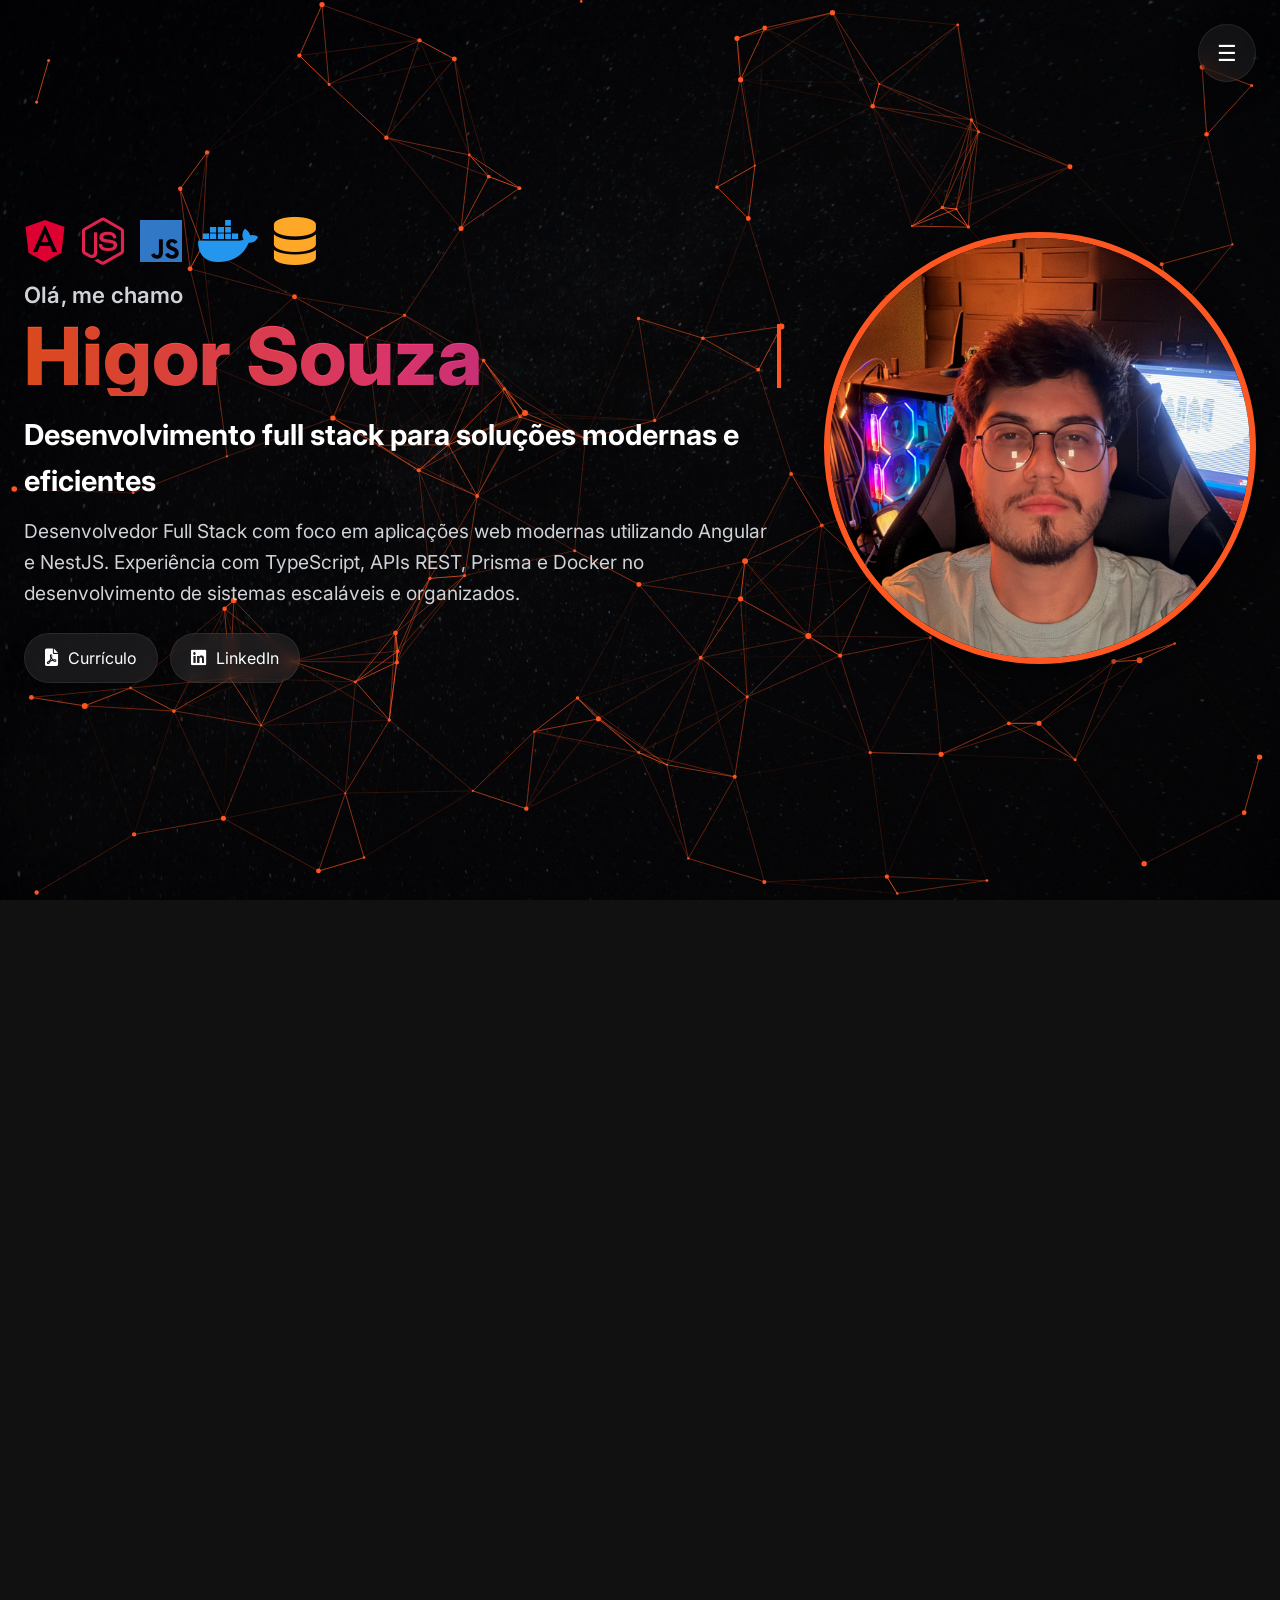
==== index.html @ 3c2ffd6d "Ajustando alguns comentários e removendo alguns projetos" ====
<!DOCTYPE html>
<html lang="pt-BR">

<head>
    <meta charset="UTF-8">
    <meta name="viewport" content="width=device-width, initial-scale=1.0">
    <title>Higor Souza – Soluções em Automação e Desenvolvimento Python</title>
    <link rel="stylesheet" href="https://cdnjs.cloudflare.com/ajax/libs/font-awesome/6.0.0-beta3/css/all.min.css">
    <link rel="stylesheet" href="styles.css">
    <link rel="preconnect" href="https://fonts.googleapis.com">
    <link rel="preconnect" href="https://fonts.gstatic.com" crossorigin>
    <link href="https://fonts.googleapis.com/css2?family=Inter:wght@400;600;800&display=swap" rel="stylesheet">
</head>

<body>
    <canvas id="particles-canvas"></canvas>

    <div class="menu">
        <span class="menu-icon">&#9776;</span>
        <div class="dropdown">
            <a href="#home"><i class="fa-solid fa-house"></i><span>Home</span></a>
            <a href="#sobre-mim"><i class="fa-solid fa-user"></i><span>Sobre Mim</span></a>
            <a href="#projetos"><i class="fa-solid fa-folder-open"></i><span>Projetos</span></a>
            <a href="#contato"><i class="fa-solid fa-envelope"></i><span>Contato</span></a>
        </div>
    </div>

    <main id="main-content">
        <div class="slides" id="slides">
            <section class="home slide active" id="home" aria-label="Home - Apresentação">
                <div class="hero-content">
                    <div class="profile-container">
                        <div class="profile-text">
                            <div class="tech-icons" aria-hidden="true">
                                <i class="fa-brands fa-angular tech-icon angular" title="Angular" aria-hidden="true"></i>
                                <i class="fa-brands fa-node-js tech-icon nest" title="NestJS (Node)" aria-hidden="true"></i>
                                <i class="fa-brands fa-js tech-icon typescript" title="TypeScript" aria-hidden="true"></i>
                                <i class="fa-brands fa-docker tech-icon docker" title="Docker" aria-hidden="true"></i>
                                <i class="fa-solid fa-database tech-icon sql" title="SQL" aria-hidden="true"></i>
                            </div>
                            <h1 class="hero-title">
                                <span class="greeting">Olá, me chamo</span>
                                <span class="name" id="typing-name"></span>
                            </h1>
                            <p class="hero-subtitle">Desenvolvimento full stack para soluções modernas e eficientes</p>
                            <p class="hero-description">Desenvolvedor Full Stack com foco em aplicações web modernas utilizando Angular e NestJS. Experiência com TypeScript, APIs REST, Prisma e Docker no desenvolvimento de sistemas escaláveis e organizados.</p>
                                <div class="social-links">
                                <a href="Curr%C3%ADculo%20atualizado.pdf" target="_blank" class="social-link" aria-label="Ver currículo em PDF">
                                    <i class="fa-solid fa-file-pdf"></i>
                                    <span>Currículo</span>
                                </a>
                                <a href="https://www.linkedin.com/in/higorpachecohp/" target="_blank" class="social-link" aria-label="Visitar LinkedIn">
                                    <i class="fa-brands fa-linkedin"></i>
                                    <span>LinkedIn</span>
                                </a>
                            </div>
                        </div>
                        <div class="profile-image">
                            <img src="higor.jpeg" alt="Foto de Higor Souza - Analista de Sistemas" width="350" height="350">
                        </div>
                    </div>
                </div>
            </section>
        </div>
    </main>

    <div class="sobre-mim" id="sobre-mim">
        <div class="section-title">
            <h2>Sobre Mim</h2>
        </div>
        <div class="profile-info">
            <div class="text-info">
                <section>
                    <div class="intro">
                        <h2>Olá!</h2>
                        <p>Me chamo Higor Souza e sou desenvolvedor Full Stack com foco em aplicações web modernas.</p>
                        <p>Minha trajetória começou com automação de processos e desenvolvimento de soluções para otimizar tarefas do dia a dia. Hoje atuo no desenvolvimento
                             de sistemas web utilizando Angular e NestJS, criando aplicações, APIs e integrações eficientes e escaláveis.</p>
                        <p>Tenho experiência com TypeScript, Prisma, Docker e bancos
                             de dados SQL, sempre buscando aplicar boas práticas e construir soluções 
                             organizadas e de alta qualidade.</p>
                        <p>Estou em constante evolução, explorando novas tecnologias e aprimorando minhas habilidades para desenvolver sistemas cada vez mais robustos e eficientes.</p>
                    </div>

                </section>
            </div>
            <div class="profile-image">
                <img src="higor.jpeg" alt="Foto de Higor Souza">
            </div>
        </div>

        <div class="skills" style="margin-top:40px;text-align:center">
            <h3 style="color:var(--accent);margin-bottom:20px;font-size:1.8rem">Habilidades e Tecnologias</h3>
            <div class="skills-container">
                <div class="skills-group">
                    <h4 style="justify-content:center"><i class="fa-solid fa-laptop-code"></i> Desenvolvimento Web</h4>
                    <ul style="justify-content:center">
                        <li><i class="fa-brands fa-angular"></i> Angular</li>
                        <li><i class="fa-brands fa-node-js"></i> NestJS</li>
                        <li><i class="fa-brands fa-js"></i> TypeScript</li>
                        <li><i class="fa-solid fa-database"></i> Prisma ORM</li>
                        <li><i class="fa-solid fa-database"></i> SQL</li>
                        <li><i class="fa-solid fa-server"></i> Desenvolvimento de APIs</li>
                    </ul>
                </div>
                <div class="skills-group">
                    <h4 style="justify-content:center"><i class="fa-solid fa-server"></i> Infra & Automação</h4>
                    <ul style="justify-content:center">
                        <li><i class="fa-brands fa-docker"></i> Docker</li>
                        <li><i class="fa-solid fa-cogs"></i> Automação de Processos</li>
                        <li><i class="fa-brands fa-python"></i> Python</li>
                        <li><i class="fa-solid fa-robot"></i> Desenvolvimento de Bots</li>
                        <li><i class="fa-solid fa-bolt"></i> Automação com Power Automate</li>
                    </ul>
                </div>
            </div>
        </div>
    </div>

    <div class="projetos" id="projetos">
        <div class="section-title">
            <h2>Projetos</h2>
        </div>
        <div class="project-cards">
            <!-- GranaMind -->
            <div class="project-card">
                <div class="project-header">
                    <i class="fa-solid fa-chart-line"></i>
                    <div>
                        <h3>GranaMind</h3>
                        <p>Gestão Financeira</p>
                    </div>
                </div>
                <p>Plataforma full stack para controle financeiro pessoal com foco em organização, previsibilidade e automação.</p>
                <div class="project-stack">Stack: React • Node.js • MySQL</div>
                <div class="project-status">Status: <span class="status-dot done"></span> Concluído</div>
                <div class="project-actions" style="flex-wrap:wrap">
                    <a href="https://www.granamind.com.br" target="_blank" class="btn-project" style="flex:1 1 100%;background:rgba(76,175,80,0.1);border-color:rgba(76,175,80,0.3);color:#4CAF50"><i class="fa-solid fa-globe"></i> Acessar Site</a>
                    <a href="javascript:void(0)" onclick="openModal('granamind')" class="btn-project">Ver detalhes</a>
                    <span class="btn-project btn-disabled" title="Repositório Privado"><i class="fa-solid fa-lock"></i> Privado</span>
                </div>
            </div>

            <!-- Bot Promo -->
            <div class="project-card">
                <div class="project-header">
                    <i class="fa-solid fa-robot"></i>
                    <div>
                        <h3>Bot Promoções</h3>
                        <p>Backend & IA</p>
                    </div>
                </div>
                <p>Sistema backend para monitoramento automatizado de preços, clustering de produtos e distribuição de ofertas via WhatsApp/Telegram.</p>
                <div class="project-stack">Stack: Node.js • TypeScript • Puppeteer</div>
                <div class="project-status">Status: <span class="status-dot done"></span> Concluído</div>
                <div class="project-actions">
                    <a href="javascript:void(0)" onclick="openModal('botpromo')" class="btn-project">Ver detalhes</a>
                    <span class="btn-project btn-disabled" title="Repositório Privado"><i class="fa-solid fa-lock"></i> Privado</span>
                </div>
            </div>

            <!-- Portfólio -->
            <div class="project-card">
                <div class="project-header">
                    <i class="fa-solid fa-code"></i>
                    <div>
                        <h3>Projeto Portfólio</h3>
                        <p>Web Design & UX</p>
                    </div>
                </div>
                <p>Interface moderna desenvolvida com Glassmorphism, animações interativas (Parallax, Typewriter) e navegação fluida (SPA).</p>
                <div class="project-stack">Stack: HTML • CSS • JavaScript</div>
                <div class="project-status">Status: <span class="status-dot done"></span> Concluído</div>
                <div class="project-actions">
                    <a href="javascript:void(0)" onclick="openModal('portfolio')" class="btn-project">Ver detalhes</a>
                    <a href="https://github.com/higorhp/higor.portfolio" target="_blank" class="btn-project"><i class="fa-brands fa-github"></i> GitHub</a>
                </div>
            </div>

            <!-- Consolidador -->
            <div class="project-card">
                <div class="project-header">
                    <i class="fa-solid fa-file-excel"></i>
                    <div>
                        <h3>Consolidador Excel</h3>
                        <p>Automação Desktop</p>
                    </div>
                </div>
                <p>Aplicação desktop com interface gráfica para consolidar múltiplas planilhas Excel, filtrar colunas e eliminar duplicatas automaticamente.</p>
                <div class="project-stack">Stack: Python • Pandas • Tkinter • OpenPyXL</div>
                <div class="project-status">Status: <span class="status-dot done"></span> Concluído</div>
                <div class="project-actions">
                    <a href="javascript:void(0)" onclick="openModal('consolidator')" class="btn-project">Ver detalhes</a>
                    <a href="https://github.com/higorhp/consolidar_automatico/blob/main/Consolidar_planilhas.py" target="_blank" class="btn-project"><i class="fa-brands fa-github"></i> GitHub</a>
                </div>
            </div>
        </div>
    </div>


    <!-- Seção Contato -->
    <div class="contato" id="contato">
        <div class="contact-header">
            <div class="status-badge">Focado em crescimento.</div>
            <h2 style="font-size:2.5rem;margin:0 0 16px 0">🚀 Vamos conversar?</h2>
            <p style="font-size:1.1rem;color:var(--muted);max-width:600px;margin:0 auto">
                Em constante evolução como desenvolvedor, buscando contribuir em projetos que envolvam tecnologia, inovação e impacto real.
            </p>
        </div>

        <div class="contact-grid">
            <a href="mailto:higorpacheco_@outlook.com" class="contact-card" style="border-color:rgba(255,87,34,0.3);background:rgba(255,87,34,0.05)">
                <div class="contact-icon-box"><i class="fa-solid fa-envelope"></i></div>
                <div class="contact-info">
                    <h4>Email</h4>
                    <p>higorpacheco_@outlook.com</p>
                </div>
            </a>
            <a href="https://www.linkedin.com/in/higorpachecohp/" target="_blank" class="contact-card">
                <div class="contact-icon-box"><i class="fa-brands fa-linkedin-in"></i></div>
                <div class="contact-info">
                    <h4>LinkedIn</h4>
                    <p>Conectar profissionalmente</p>
                </div>
            </a>
            <a href="https://github.com/higorhp" target="_blank" class="contact-card">
                <div class="contact-icon-box"><i class="fa-brands fa-github"></i></div>
                <div class="contact-info">
                    <h4>GitHub</h4>
                    <p>Repositórios</p>
                </div>
            </a>
            <a href="Curr%C3%ADculo%20atualizado.pdf" target="_blank" class="contact-card">
                <div class="contact-icon-box"><i class="fa-solid fa-file-pdf"></i></div>
                <div class="contact-info">
                    <h4>Currículo</h4>
                    <p>Baixar CV completo</p>
                </div>
            </a>
        </div>

        <div class="location-footer">
            <i class="fa-solid fa-location-dot" style="color:var(--accent)"></i>
            <span>Cotia, SP</span>
        </div>
    </div>



    <template id="desc-granamind">
        <div class="modal-hero" style="background:transparent;border:none;height:auto;display:flex;justify-content:center;margin-bottom:0">
            <img src="imagens_granamind/logo.jpg" alt="Dashboard GranaMind" style="width:50%;border-radius:12px;margin:0;box-shadow:0 10px 30px rgba(0,0,0,.5)">
        </div>

        <div class="modal-header-rich">
            <h2 class="modal-title-large">GranaMind</h2>
            <p class="modal-subtitle">Gerenciador Financeiro Inteligente</p>
            <div class="modal-badges">
                <span class="modal-badge badge-fullstack">Full Stack</span>
                <span class="modal-badge badge-done">Concluído</span>
            </div>
        </div>

        <div style="text-align:center;color:#ddd;margin-bottom:32px;font-size:1rem;line-height:1.6">
            <p>Aplicação Full Stack desenvolvida para controle financeiro pessoal, permitindo registrar receitas e despesas, além de visualizar e planejar o fluxo de caixa futuro.</p>
            <p style="margin-top:12px">O projeto surgiu inicialmente como uma forma de testar e aplicar meus conhecimentos em desenvolvimento web, ao mesmo tempo em que buscava resolver uma necessidade pessoal. Eu não encontrava uma ferramenta gratuita que atendesse minhas necessidades de organização financeira e também não considerava o Excel uma ferramenta prática para esse tipo de controle no dia a dia. A partir disso, decidi desenvolver minha própria solução.</p>
            <p style="margin-top:12px">Com a evolução da ideia, acabei desenvolvendo um site completo para gerenciamento financeiro, com funcionalidades voltadas para organização, acompanhamento de movimentações e melhor visualização do fluxo financeiro.</p>
            <p style="margin-top:12px">A aplicação foi projetada com foco em simplicidade, previsibilidade financeira e organização dos dados, permitindo que o usuário tenha uma visão mais clara de sua situação financeira e possa planejar melhor suas decisões.</p>
        </div>

        <h3 style="margin-bottom:16px;display:flex;align-items:center;gap:10px">🚀 Principais Funcionalidades</h3>
        <div class="feature-grid">
            <div class="feature-card">
                <h4><i class="fa-solid fa-chart-pie" style="color:#FF5722"></i> Dashboard Interativo</h4>
                <p>Visualização em tempo real de receitas, despesas e saldo consolidado. Gráficos dinâmicos com <strong>Recharts</strong> para análise financeira clara.</p>
            </div>
            <div class="feature-card">
                <h4><i class="fa-solid fa-crystal-ball" style="color:#9C27B0"></i> Modo Previsão</h4>
                <p>Algoritmo que projeta o fluxo de caixa futuro considerando faturas em aberto, parcelamentos ativos e contas recorrentes (fixas/variáveis).</p>
            </div>
            <div class="feature-card">
                <h4><i class="fa-solid fa-credit-card" style="color:#2196F3"></i> Gestão de Cartões</h4>
                <p>Lógica para controle de limites, associação automática de despesas e cálculo baseado em datas de fechamento/vencimento.</p>
            </div>
            <div class="feature-card">
                <h4><i class="fa-solid fa-sync" style="color:#4CAF50"></i> Automação</h4>
                <p>Backend estruturado para geração automática de lançamentos mensais, evitando registros manuais repetitivos.</p>
            </div>
            <div class="feature-card" style="grid-column: 1 / -1;">
                <h4><i class="fa-solid fa-bullseye" style="color:#FFC107"></i> Planejamento de Metas</h4>
                <p>Definição de objetivos com cálculo automático do valor mensal necessário para atingir metas no prazo.</p>
            </div>
        </div>

        <h3 style="margin-bottom:16px;display:flex;align-items:center;gap:10px">🛠️ Stack Tecnológica</h3>
        <div class="tech-stack-visual">
            <span class="tech-chip"><i class="fa-brands fa-react"></i> React</span>
            <span class="tech-chip"><i class="fa-brands fa-js"></i> TypeScript</span>
            <span class="tech-chip"><i class="fa-solid fa-bolt"></i> Vite</span>
            <span class="tech-chip"><i class="fa-solid fa-wind"></i> Tailwind</span>
            <span class="tech-chip"><i class="fa-solid fa-layer-group"></i> Shadcn/UI</span>
            <span class="tech-chip"><i class="fa-solid fa-code-branch"></i> Context API</span>
            <span class="tech-chip"><i class="fa-brands fa-node"></i> Node.js</span>
            <span class="tech-chip"><i class="fa-solid fa-server"></i> Express</span>
            <span class="tech-chip"><i class="fa-solid fa-database"></i> MySQL</span>
            <span class="tech-chip"><i class="fa-solid fa-shield-alt"></i> JWT</span>
        </div>

        <h3 style="margin-top:32px;margin-bottom:16px;display:flex;align-items:center;gap:10px">📸 Galeria do Sistema</h3>
        <div class="gallery-grid" style="display:grid;grid-template-columns:repeat(auto-fit,minmax(200px,1fr));gap:16px">
            <img src="imagens_granamind/Captura de tela 2026-03-02 202042.png" style="cursor:pointer;transition:transform .2s" onmouseover="this.style.transform='scale(1.05)'" onmouseout="this.style.transform='scale(1)'" onclick="window.open(this.src,'_blank')">
            <img src="imagens_granamind/Captura de tela 2026-03-02 202107.png" style="cursor:pointer;transition:transform .2s" onmouseover="this.style.transform='scale(1.05)'" onmouseout="this.style.transform='scale(1)'" onclick="window.open(this.src,'_blank')">
            <img src="imagens_granamind/Captura de tela 2026-03-02 202144.png" style="cursor:pointer;transition:transform .2s" onmouseover="this.style.transform='scale(1.05)'" onmouseout="this.style.transform='scale(1)'" onclick="window.open(this.src,'_blank')">
            <img src="imagens_granamind/Captura de tela 2026-03-02 202226.png" style="cursor:pointer;transition:transform .2s" onmouseover="this.style.transform='scale(1.05)'" onmouseout="this.style.transform='scale(1)'" onclick="window.open(this.src,'_blank')">
            <img src="imagens_granamind/Captura de tela 2026-03-02 202318.png" style="cursor:pointer;transition:transform .2s" onmouseover="this.style.transform='scale(1.05)'" onmouseout="this.style.transform='scale(1)'" onclick="window.open(this.src,'_blank')">
            <img src="imagens_granamind/Captura de tela 2026-03-02 202358.png" style="cursor:pointer;transition:transform .2s" onmouseover="this.style.transform='scale(1.05)'" onmouseout="this.style.transform='scale(1)'" onclick="window.open(this.src,'_blank')">
            <img src="imagens_granamind/Captura de tela 2026-03-02 202429.png" style="cursor:pointer;transition:transform .2s" onmouseover="this.style.transform='scale(1.05)'" onmouseout="this.style.transform='scale(1)'" onclick="window.open(this.src,'_blank')">
        </div>
    </template>

    <template id="desc-botpromo">
        <div class="modal-hero" style="background:transparent;border:none;height:auto;display:flex;justify-content:center;margin-bottom:0">
            <img src="imagens_botpromo/Logo.png" alt="Logo Bot Promoções" style="max-width:200px;border-radius:12px;margin:0;box-shadow:0 10px 30px rgba(0,0,0,.5)">
        </div>

        <div class="modal-header-rich">
            <h2 class="modal-title-large">Bot de Promoções</h2>
            <p class="modal-subtitle">Inteligência de Mercado e Monitoramento</p>
            <div class="modal-badges">
                <span class="modal-badge badge-fullstack" style="background:rgba(156,39,176,0.2);color:#E040FB;border-color:rgba(156,39,176,0.3)">Backend</span>
                <span class="modal-badge badge-done">Concluído</span>
            </div>
        </div>

        <div style="text-align:center;color:#ddd;margin-bottom:32px;font-size:1rem;line-height:1.6">
            <p>Sistema backend desenvolvido para monitoramento automatizado de preços e análise avançada de mercado. A solução utiliza <strong>scraping híbrido</strong>, <strong>clustering de produtos</strong> e análise estatística para identificar oportunidades reais e distribuir ofertas otimizadas via WhatsApp e Telegram.</p>
            <p style="margin-top:12px">O foco do projeto foi construir uma camada de inteligência capaz de filtrar ruído e entregar apenas ofertas relevantes, evitando duplicidade e falsas promoções.</p>
        </div>

        <h3 style="margin-bottom:16px;display:flex;align-items:center;gap:10px">✨ Principais Módulos</h3>
        <div class="feature-grid">
            <div class="feature-card">
                <h4><i class="fa-solid fa-spider" style="color:#FF5722"></i> Smart Scraping</h4>
                <p>Sistema híbrido (Axios/Puppeteer) que extrai ofertas relâmpago e normaliza dados financeiros com estratégias anti-bloqueio.</p>
            </div>
            <div class="feature-card">
                <h4><i class="fa-solid fa-layer-group" style="color:#2196F3"></i> Clustering & Deduplicação</h4>
                <p>Algoritmo de agrupamento global com Fuzzy Matching (Jaro-Winkler) para identificar produtos equivalentes e selecionar a melhor oferta.</p>
            </div>
            <div class="feature-card">
                <h4><i class="fa-solid fa-arrow-trend-down" style="color:#F44336"></i> Price Drop Detector</h4>
                <p>Monitoramento estatístico de variação temporal, disparando alertas para quedas ≥ 20% em 2h ou ≥ 30% em 24h.</p>
            </div>
            <div class="feature-card">
                <h4><i class="fa-solid fa-bullhorn" style="color:#4CAF50"></i> Dispatcher Multi-Canal</h4>
                <p>Roteamento por nicho, geração de links afiliados e envio formatado para WhatsApp e Telegram.</p>
            </div>
            <div class="feature-card" style="grid-column: 1 / -1;">
                <h4><i class="fa-solid fa-brain" style="color:#9C27B0"></i> Market Intelligence</h4>
                <p>Cálculo de score baseado em desconto real, raridade e popularidade, com armazenamento histórico granular para análise de tendências.</p>
            </div>
        </div>

        <h3 style="margin-bottom:16px;display:flex;align-items:center;gap:10px">🛠️ Arquitetura & Stack</h3>
        <div class="tech-stack-visual">
            <span class="tech-chip"><i class="fa-brands fa-node"></i> Node.js</span>
            <span class="tech-chip"><i class="fa-brands fa-js"></i> TypeScript</span>
            <span class="tech-chip"><i class="fa-solid fa-server"></i> Express</span>
            <span class="tech-chip"><i class="fa-solid fa-database"></i> PostgreSQL</span>
            <span class="tech-chip"><i class="fa-solid fa-cubes"></i> Prisma ORM</span>
            <span class="tech-chip"><i class="fa-brands fa-chrome"></i> Puppeteer</span>
            <span class="tech-chip"><i class="fa-brands fa-whatsapp"></i> Baileys</span>
            <span class="tech-chip"><i class="fa-brands fa-telegram"></i> Telegraf</span>
            <span class="tech-chip"><i class="fa-solid fa-clock"></i> node-cron</span>
            <span class="tech-chip"><i class="fa-solid fa-calculator"></i> decimal.js</span>
        </div>

        <h3 style="margin-top:32px;margin-bottom:16px;display:flex;align-items:center;gap:10px">🏆 Desafios Técnicos</h3>
        <ul style="color:#ccc;line-height:1.6;padding-left:20px;margin:0">
            <li>Normalização complexa de títulos via regex.</li>
            <li>Implementação de técnicas avançadas anti-detecção (Stealth Plugin).</li>
            <li>Otimização de queries e índices para milhares de verificações simultâneas.</li>
            <li>Garantia de precisão financeira absoluta com decimal.js.</li>
        </ul>

        <h3 style="margin-top:32px;margin-bottom:16px;display:flex;align-items:center;gap:10px">📸 Galeria do Sistema</h3>
        <div class="gallery-grid" style="display:grid;grid-template-columns:repeat(auto-fit,minmax(300px,1fr));gap:16px">
            <img src="imagens_botpromo/Captura de tela 2026-03-03 093416.png" style="cursor:pointer;transition:transform .2s" onmouseover="this.style.transform='scale(1.05)'" onmouseout="this.style.transform='scale(1)'" onclick="window.open(this.src,'_blank')">
            <img src="imagens_botpromo/Captura de tela 2026-03-03 090832.png" style="cursor:pointer;transition:transform .2s" onmouseover="this.style.transform='scale(1.05)'" onmouseout="this.style.transform='scale(1)'" onclick="window.open(this.src,'_blank')">
            <img src="imagens_botpromo/Captura de tela 2026-03-03 091053.png" style="cursor:pointer;transition:transform .2s" onmouseover="this.style.transform='scale(1.05)'" onmouseout="this.style.transform='scale(1)'" onclick="window.open(this.src,'_blank')">
        </div>
    </template>

    <template id="desc-portfolio">
        <div class="modal-hero" style="background:transparent;border:none;height:auto;display:flex;justify-content:center;margin-bottom:0">
            <i class="fa-solid fa-code" style="font-size: 5rem; color: var(--accent); text-shadow: 0 0 20px rgba(255, 87, 34, 0.5);"></i>
        </div>

        <div class="modal-header-rich">
            <h2 class="modal-title-large">Portfólio Pessoal</h2>
            <p class="modal-subtitle">Showcase Interativo & Moderno</p>
            <div class="modal-badges">
                <span class="modal-badge badge-fullstack" style="background:rgba(255, 87, 34, 0.2);color:var(--accent);border-color:rgba(255, 87, 34, 0.3)">Frontend</span>
                <span class="modal-badge badge-done">Concluído</span>
            </div>
        </div>

        <div style="text-align:center;color:#ddd;margin-bottom:32px;font-size:1rem;line-height:1.6">
            <p>Este portfólio não é apenas uma vitrine de projetos, mas também um projeto em si. Ele foi desenvolvido para demonstrar minhas habilidades em Frontend nativo, utilizando HTML, CSS e JavaScript puro para criar uma experiência interativa e imersiva.</p>
            <p style="margin-top:12px">O design segue o estilo Glassmorphism, combinando transparências, efeitos de desfoque e elementos em neon para criar uma interface moderna, futurista e visualmente elegante.</p>
            <p style="margin-top:12px">Além de apresentar meus projetos, o portfólio também reflete minha preocupação com design, experiência do usuário e organização da interface, explorando recursos avançados de CSS e interações em JavaScript.</p>
        </div>

        <h3 style="margin-bottom:16px;display:flex;align-items:center;gap:10px">✨ Destaques do Projeto</h3>
        <div class="feature-grid">
            <div class="feature-card">
                <h4><i class="fa-solid fa-wand-magic-sparkles" style="color:#FF5722"></i> UX Imersiva</h4>
                <p>Efeito Parallax no background (suavizado com Lerp), animação Typewriter no título e transições suaves entre seções.</p>
            </div>
            <div class="feature-card">
                <h4><i class="fa-solid fa-layer-group" style="color:#2196F3"></i> Arquitetura SPA</h4>
                <p>Navegação em página única sem recarregamentos, com sistema de modais dinâmicos para detalhes de projetos.</p>
            </div>
            <div class="feature-card">
                <h4><i class="fa-solid fa-palette" style="color:#E040FB"></i> Design System</h4>
                <p>Componentização visual com variáveis CSS, grids responsivos e adaptação perfeita para mobile e monitores ultrawide (1600px+).</p>
            </div>
            <div class="feature-card">
                <h4><i class="fa-solid fa-gauge-high" style="color:#4CAF50"></i> Performance</h4>
                <p>Zero dependências pesadas. Tudo foi construído com HTML, CSS e JS puro para carregamento instantâneo.</p>
            </div>
        </div>

        <h3 style="margin-bottom:16px;display:flex;align-items:center;gap:10px">🛠️ Stack Tecnológica</h3>
        <div class="tech-stack-visual">
            <span class="tech-chip"><i class="fa-brands fa-html5"></i> HTML5 Semântico</span>
            <span class="tech-chip"><i class="fa-brands fa-css3-alt"></i> CSS3 Avançado</span>
            <span class="tech-chip"><i class="fa-brands fa-js"></i> JavaScript (ES6+)</span>
            <span class="tech-chip"><i class="fa-solid fa-font"></i> Google Fonts</span>
            <span class="tech-chip"><i class="fa-solid fa-icons"></i> FontAwesome</span>
        </div>
    </template>
    
    <template id="desc-consolidator">
        <div class="modal-hero" style="background:transparent;border:none;height:auto;display:flex;justify-content:center;margin-bottom:0">
            <i class="fa-solid fa-file-excel" style="font-size: 5rem; color: #217346; text-shadow: 0 0 20px rgba(33, 115, 70, 0.5);"></i>
        </div>

        <div class="modal-header-rich">
            <h2 class="modal-title-large">Consolidador de Planilhas Excel</h2>
            <p class="modal-subtitle">Automação Desktop com Interface Gráfica</p>
            <div class="modal-badges">
                <span class="modal-badge badge-fullstack" style="background:rgba(33, 115, 70, 0.2);color:#4CAF50;border-color:rgba(33, 115, 70, 0.3)">Desktop App</span>
                <span class="modal-badge badge-done">Concluído</span>
            </div>
        </div>

        <div style="text-align:center;color:#ddd;margin-bottom:32px;font-size:1rem;line-height:1.6">
            <p>Desenvolvi uma aplicação desktop em <strong>Python</strong> para automatizar o processo de consolidação de múltiplas planilhas Excel em um único arquivo.</p>
            <p style="margin-top:12px">A ferramenta permite que o usuário selecione diversos arquivos .xlsx ou .xls, escolha dinamicamente quais colunas deseja manter e gere uma planilha consolidada de forma rápida e organizada.</p>
        </div>

        <h3 style="margin-bottom:16px;display:flex;align-items:center;gap:10px">🚀 Funcionalidades Principais</h3>
        <div class="feature-grid">
            <div class="feature-card">
                <h4><i class="fa-solid fa-layer-group" style="color:#2196F3"></i> Consolidação Dinâmica</h4>
                <p>Seleção de múltiplos arquivos e escolha interativa de colunas para compor o relatório final.</p>
            </div>
            <div class="feature-card">
                <h4><i class="fa-solid fa-broom" style="color:#FF5722"></i> Limpeza de Dados</h4>
                <p>Remoção automática de registros duplicados e padronização de formatação.</p>
            </div>
            <div class="feature-card">
                <h4><i class="fa-solid fa-wand-magic-sparkles" style="color:#9C27B0"></i> Estilização Automática</h4>
                <p>Aplicação de estilos e cabeçalhos formatados no arquivo gerado usando OpenPyXL.</p>
            </div>
            <div class="feature-card">
                <h4><i class="fa-solid fa-desktop" style="color:#4CAF50"></i> Interface Gráfica</h4>
                <p>Interface amigável construída com Tkinter para facilitar o uso por usuários não técnicos.</p>
            </div>
        </div>

        <h3 style="margin-bottom:16px;display:flex;align-items:center;gap:10px">🛠️ Stack Tecnológica</h3>
        <div class="tech-stack-visual">
            <span class="tech-chip"><i class="fa-brands fa-python"></i> Python</span>
            <span class="tech-chip"><i class="fa-solid fa-table"></i> Pandas</span>
            <span class="tech-chip"><i class="fa-solid fa-window-maximize"></i> Tkinter</span>
            <span class="tech-chip"><i class="fa-solid fa-file-excel"></i> OpenPyXL</span>
        </div>
    </template>

    <div id="project-modal" class="modal-overlay">
        <div class="modal-content">
            <span class="close-modal" onclick="closeModal()">&times;</span>
            <h2 id="modal-title" style="margin-bottom: 12px; color: var(--accent);"></h2>
            <div id="modal-desc" style="line-height: 1.6; font-size: 1rem; color: #eee;"></div>
            <div id="modal-stack" class="modal-stack"></div>
            <div class="modal-actions">
                <a href="#" id="modal-github" target="_blank" class="btn-project" style="max-width: 150px;"><i class="fa-brands fa-github"></i> Ver no GitHub</a>
            </div>
        </div>
    </div>
    
    <script src="script.js"></script>
    
</body>

</html>
---- styles.css ----
:root {
  --accent: #FF5722;
  --accent2: #9C27B0;
  --text: #fff;
  --muted: #cfd3d7;
  --card-bg: rgba(16, 16, 16, .45);
  --glass-border: rgba(255, 255, 255, .08);
  --radius: 16px;
  --shadow: 0 10px 30px rgba(0, 0, 0, .35)
}

#particles-canvas {
  position: fixed;
  top: 0;
  left: 0;
  width: 100%;
  height: 100%;
  z-index: -1;
  pointer-events: none;
}

body {
  margin: 0;
  font-family: 'Inter', 'Roboto', sans-serif;
  background-color: #111;
  background-image: url('background.jpg');
  background-size: cover;
  background-position: center;
  background-attachment: fixed;
  height: 100%;
  overflow-y: hidden;
  overflow-x: hidden;
  color: #fff;
  transition: background-position 0.3s ease;
  scrollbar-width: none;
  -ms-overflow-style: none;
  position: relative;
  min-height: 100vh;
  display: flex;
  flex-direction: column;
  justify-content: center;
  align-items: center;
}

body::-webkit-scrollbar {
  width: 0;
  height: 0;
}

body::before {
  content: "";
  position: fixed;
  inset: 0;
  background: linear-gradient(180deg, rgba(0, 0, 0, .75), rgba(0, 0, 0, .75));
  pointer-events: none;
  z-index: -1;
}

.home {
  /*background: linear-gradient(rgba(0, 0, 0, 0.5), rgba(46, 45, 45, 0.5)), url('background.jpg');*/
  display: flex;
  justify-content: center;
  align-items: center;
  height: 100vh;
  transition: opacity 1s ease, background-image 1s ease;
  opacity: 1;

}

.home-out {
  opacity: 0;
  background-image: url('background.jpg');
  height: 100vh;
}

.sobre-mim,
.projetos,
.contato {
  padding: 40px;
  text-align: center;
  opacity: 0;
  transition: opacity 1s ease, transform 0.5s ease;
  display: none;
  transform: translateY(20px);
  border: 1px solid var(--glass-border);
  box-shadow: var(--shadow);
  border-radius: var(--radius);
  backdrop-filter: blur(10px) saturate(140%);
  background: var(--card-bg);
  max-width: 1400px;
  width: 95%;
  margin: 0;
  max-height: 85vh;
  overflow-y: auto;
  scrollbar-width: none;
}

.sobre-mim::-webkit-scrollbar,
.projetos::-webkit-scrollbar,
.contato::-webkit-scrollbar {
  display: none
}


.sobre-mim {
  transition: background-image 1s ease;
}

.sobre-mim.active {
  opacity: 1;
  transform: translateY(0);
}

.contato.active {
  opacity: 1;
  transform: translateY(0);
}

.logo {
  position: absolute;
  top: 20px;
  left: 20px;
}

.logo h1 {
  font-size: 2.5em;
  color: #FF5722;
}

.profile-info {
  display: flex;
  justify-content: space-between;
  align-items: center;
  gap: 40px;
}

.profile-info .text-info {
  flex: 1;
  text-align: left;
}

.profile-info .profile-image {
  flex-shrink: 0;
}

.profile-image {
  border: none !important;
  padding: 0 !important;
}

.profile-image img {
  width: 420px;
  height: 420px;
  object-fit: cover;
  border-radius: 50%;
  border: 6px solid var(--accent);
  box-shadow: 0 10px 28px rgba(0, 0, 0, .5);
}

.sobre-mim .profile-image {
  margin-top: 0;
}

.section-title {
  background-color: #FF5722;
  padding: 10px 0;
  margin: 0;
  text-align: center;
  width: 100%;
  position: relative;
  border-radius: 20px;
  z-index: 2;
}

.section-title h2 {
  margin: 0;
  color: #fff;
  font-size: 1.8em;
}

.hide-menu {
  opacity: 0;
  visibility: hidden;
  pointer-events: none;
  transition: opacity 0.5s ease-in-out, visibility 0s 0.5s;
}

.menu {
  position: fixed;
  z-index: 999;
  top: 24px;
  right: 24px;
  width: 56px;
  height: 56px;
  border-radius: 50%;
  display: grid;
  place-items: center;
  background: rgba(255, 255, 255, .06);
  border: 1px solid var(--glass-border);
  backdrop-filter: blur(10px) saturate(140%);
  box-shadow: 0 8px 24px rgba(0, 0, 0, .35);
  transition: box-shadow .2s ease, transform .2s ease;
  padding: 0;
}

.menu:hover {
  transform: translateY(-1px);
}

.menu.open {
  box-shadow: 0 12px 28px rgba(0, 0, 0, .5);
}


.menu-icon {
  font-size: 22px;
  color: #fff;
  transition: transform 0.3s ease, color 0.3s ease;
}

.menu-icon:hover {
  transform: scale(1.1);
  color: #6422ff;
}

.menu-icon:active {
  transform: scale(0.95);
  transition: transform 0.1s ease;
}

.dropdown {
  position: absolute;
  top: 64px;
  right: 0;
  background-color: var(--card-bg);
  backdrop-filter: blur(12px) saturate(140%);
  border: 1px solid var(--glass-border);
  box-shadow: var(--shadow);
  border-radius: 14px;
  padding: 8px;
  min-width: 220px;
  transform-origin: top right;
  opacity: 0;
  pointer-events: none;
  transform: translateY(-8px) scale(.96);
  transition: opacity .18s ease, transform .18s ease;
  flex-direction: column;
}

.dropdown.show {
  opacity: 1;
  pointer-events: auto;
  transform: translateY(0) scale(1);
}

.dropdown a {
  display: flex;
  align-items: center;
  gap: 10px;
  border-radius: 10px;
  padding: 12px 14px;
  color: #fff;
  text-decoration: none;
  transition: background-color 0.3s ease;
}

.dropdown a i {
  width: 18px;
  text-align: center;
  color: var(--accent);
}


.dropdown a:hover {
  background-color: rgba(255, 255, 255, .08);
  color: var(--accent);
  border-radius: 10px;
}

.menu:hover .dropdown {
  /* opacity: 1;
  transform: translateY(0);
  pointer-events: auto; */
}

/* .menu {
  padding: 10px;
} */

.icons {
  display: flex;
  justify-content: center;
  margin-top: 10px;
}

.icons i,
.custom-icon {
  color: var(--accent);
}


.icons i {
  font-size: 40px;
  color: #FF5722;
  margin: 0 10px;
  transition: transform 0.3s;
}

.icons i:hover {
  transform: scale(1.2);
}

.custom-icon {
  width: 40px;
  color: #ff5722;
  height: auto;
  margin: 0 10px;
}

.section-enter {
  opacity: 1;
  transition: opacity 0.5s ease-in;
}

.section-enter-active {
  opacity: 1;
}

.container {
  display: flex;
  align-items: center;
  justify-content: center;
  height: 80vh;
  padding: 20px;
}

.main-content h2 {
  font-size: 3.5em;
  margin-top: 20px;
  color: #FF5722;
}


.text-info,
.project {
  text-align: left;
}

.descricao {
  font-size: 1.3em;
  color: #FF5722;
}

.Idade {
  font-size: 1.3em;
  color: #FF5722;
}

.beat-effect {
  animation: beat 1s infinite;
}

@keyframes beat {
  0% {
    transform: scale(1);
  }

  50% {
    transform: scale(1.2);
  }

  100% {
    transform: scale(1);
  }
}

.section-title h2 {
  transition: transform 0.3s;
}

.section-title h2:hover {
  transform: scale(1.02);
}

h2 {
  font-size: 2em;
  font-weight: bold;
}

p {
  line-height: 1.6;
  font-size: 1.1em;
}

.projetos {
  padding: 40px;
  /* background-color: rgba(244, 244, 244, 0); */
  display: flex;
  flex-direction: column;
  align-items: center;
  gap: 20px;
  opacity: 0;
  transition: opacity 1s ease;
}


.projetos.active {
  opacity: 1;
}

.project-cards {
  display: grid;
  grid-template-columns: repeat(auto-fit, minmax(350px, 1fr));
  gap: 48px;
  padding: 32px 0;
  width: 100%;
}

.project-card {
  background-color: rgba(255, 255, 255, .06);
  border: 1px solid var(--glass-border);
  border-radius: 14px;
  box-shadow: var(--shadow);
  scrollbar-width: none;
  padding: 24px;
  display: flex;
  flex-direction: column;
  gap: 16px;
  transition: all .3s ease;
  height: 100%;
  max-height: none !important;
  overflow: visible !important;
  width: auto;
  transform-style: preserve-3d;
}

.project-card::-webkit-scrollbar {
  width: 0;
  height: 0;
}

.project-card::-webkit-scrollbar-thumb {
  background-color: #FF5722;
  border-radius: 10px;
}

.project-card::-webkit-scrollbar-track {
  background: rgba(255, 255, 255, 0.3);
}

.project-card:hover {
  transform: translateY(-5px);
  border-color: var(--accent);
  box-shadow: 0 12px 30px rgba(255, 87, 34, .2);
}

.project-header {
  display: flex;
  align-items: flex-start;
  gap: 16px;
  margin-bottom: 8px;
  transform: translateZ(20px);
}

.project-header h3 {
  margin: 0;
  font-size: 1.3rem;
  font-weight: 700;
  line-height: 1.4;
  color: #fff;
}

.project-header p {
  margin: 4px 0 0 0;
  font-size: 0.9rem;
  color: var(--muted);
}

.project-header i {
  font-size: 1.8rem;
  color: var(--accent);
  margin-top: 4px;
  margin-right: 0;
}

.project-card>p {
  font-size: 1rem;
  line-height: 1.6;
  color: #ddd;
  margin: 0;
  flex-grow: 0;
  margin-bottom: 12px;
  transform: translateZ(10px);
}

.project-stack {
  font-size: 0.9rem;
  color: var(--muted);
  margin-top: auto;
  margin-bottom: 4px;
  font-family: 'Courier New', monospace;
  transform: translateZ(10px);
}

.project-status {
  font-size: 0.9rem;
  margin-bottom: 16px;
  display: flex;
  align-items: center;
  gap: 6px;
  color: #eee;
  transform: translateZ(10px);
}

.status-dot {
  width: 8px;
  height: 8px;
  border-radius: 50%;
  background-color: #4CAF50;
}

.status-dot.wip {
  background-color: #FF9800;
  box-shadow: 0 0 8px rgba(255, 152, 0, .4);
}

.status-dot.done {
  background-color: #00E676;
  box-shadow: 0 0 8px rgba(0, 230, 118, .4);
}

.project-actions {
  display: flex;
  gap: 10px;
  margin-top: 8px;
  transform: translateZ(30px);
}

.btn-project {
  flex: 1;
  padding: 10px;
  border: 1px solid var(--glass-border);
  border-radius: 6px;
  background: rgba(255, 255, 255, .05);
  color: #fff;
  text-decoration: none;
  font-size: 0.9rem;
  text-align: center;
  transition: all .2s;
  display: flex;
  justify-content: center;
  align-items: center;
  gap: 6px;
}


.btn-project:hover {
  background: var(--accent);
  border-color: var(--accent);
  color: #000;
  font-weight: 600;
}

.btn-disabled {
  background: rgba(255, 255, 255, 0.05);
  color: var(--muted);
  cursor: not-allowed;
  border-color: transparent;
}

.btn-disabled:hover {
  background: rgba(255, 255, 255, 0.05);
  color: var(--muted);
  border-color: transparent;
  font-weight: normal;
}

.enlarge {
  transform: scale(1.01);
  transition: transform .2s ease;
}

.hero-content {
  min-height: 100vh;
  display: flex;
  align-items: center;
  justify-content: center;
  padding: 24px;
  position: relative;
  z-index: 1;
}

.profile-container {
  display: flex;
  align-items: center;
  justify-content: space-between;
  gap: 48px;
  max-width: 1400px;
  width: 100%;
}

.profile-text {
  max-width: 800px;
}

.hero-title {
  display: flex;
  flex-direction: column;
  gap: 8px;
  margin: 0 0 16px 0;
}

.hero-title .greeting {
  font-weight: 600;
  color: var(--muted);
  font-size: 1.4rem;
  letter-spacing: .2px;
}

.hero-title .name {
  font-weight: 800;
  font-size: 5rem;
  line-height: 1;
  background: linear-gradient(90deg, var(--accent), #FF3E7F, var(--accent2));
  -webkit-background-clip: text;
  background-clip: text;
  color: transparent;
  text-shadow: 0 1px 0 rgba(0, 0, 0, .15);
  position: relative;
  display: inline-block;
  min-height: 1em;
}

.hero-title .name::after {
  content: '';
  position: absolute;
  right: -5px;
  top: 10%;
  height: 80%;
  width: 4px;
  background-color: var(--accent);
  animation: blink .75s step-end infinite;
}

@keyframes blink {

  from,
  to {
    opacity: 1
  }

  50% {
    opacity: 0
  }
}

.hero-subtitle {
  margin: 12px 0 0 0;
  font-weight: 700;
  font-size: 1.8rem;
  color: #fff;
}

.hero-description {
  margin: 12px 0 24px 0;
  color: var(--muted);
  font-size: 1.2rem;
}

.tech-icons {
  display: flex;
  gap: 16px;
  align-items: center;
  margin: 0 0 16px 0;
  flex-wrap: wrap;
}

.tech-icon {
  font-size: 48px;
  color: var(--accent);
  transition: transform .2s ease;
  animation: floatY 3s ease-in-out infinite;
}

.tech-icons .tech-icon:nth-child(1) {
  animation-delay: 0s;
}

.tech-icons .tech-icon:nth-child(2) {
  animation-delay: .15s;
}

.tech-icons .tech-icon:nth-child(3) {
  animation-delay: .3s;
}

.tech-icons .tech-icon:nth-child(4) {
  animation-delay: .45s;
}

.tech-icons .tech-icon:nth-child(5) {
  animation-delay: .6s;
}

.tech-icon:hover {
  transform: translateY(-2px) scale(1.05);
}

@keyframes floatY {
  0% {
    transform: translateY(0)
  }

  50% {
    transform: translateY(-6px)
  }

  100% {
    transform: translateY(0)
  }
}

.tech-icon.angular {
  color: #DD0031;
}

.tech-icon.nest {
  color: #E0234E;
}

.tech-icon.typescript {
  color: #3178C6;
}

.tech-icon.docker {
  color: #2496ED;
}

.tech-icon.sql {
  color: #FFA726;
}

.skills-container {
  display: flex;
  flex-direction: column;
  gap: 32px;
  margin-top: 20px;
  width: 100%;
}

.skills-group h4 {
  display: flex;
  align-items: center;
  justify-content: center;
  gap: 8px;
  margin-bottom: 16px;
  color: var(--accent);
  font-size: 1.4rem;
  border-bottom: 1px solid var(--glass-border);
  padding-bottom: 12px;
  width: 100%;
}

.skills-group ul {
  list-style: none;
  padding: 0;
  display: flex;
  flex-wrap: wrap;
  justify-content: center;
  gap: 16px;
}

.skills-group li {
  flex: 1 1 auto;
  background: linear-gradient(145deg, rgba(255, 255, 255, .05), rgba(255, 255, 255, .02));
  padding: 14px 20px;
  border-radius: 50px;
  border: 1px solid rgba(255, 255, 255, .1);
  font-size: 1rem;
  font-weight: 500;
  display: flex;
  justify-content: center;
  align-items: center;
  gap: 10px;
  transition: all .3s cubic-bezier(.4, 0, .2, 1);
  box-shadow: 0 2px 5px rgba(0, 0, 0, .1);
  white-space: nowrap;
  box-sizing: border-box;
  margin: 0;
  color: #fff;
}

.skills-group li:hover {
  background: rgba(255, 255, 255, .1);
  border-color: var(--accent);
  transform: translateY(-3px);
  box-shadow: 0 5px 15px rgba(255, 87, 34, .2);
}

.skills-group li i {
  font-size: 1.2em;
  margin-right: 0;
  color: inherit;
  transition: none;
}

.social-links {
  display: flex;
  gap: 12px;
  margin-top: 16px;
}

.social-link {
  display: inline-flex;
  align-items: center;
  gap: 10px;
  padding: 14px 20px;
  border: 1px solid var(--glass-border);
  border-radius: 999px;
  color: #fff;
  text-decoration: none;
  background: rgba(255, 255, 255, .08);
  transition: all .2s ease;
  backdrop-filter: blur(6px);
  box-shadow: 0 6px 18px rgba(0, 0, 0, .25);
}

.social-link i {
  font-size: 1.1rem;
}

.social-link:hover {
  background: linear-gradient(90deg, var(--accent), #FF3E7F);
  color: #000;
  border-color: transparent;
}


.text-info .icons {
  position: absolute;
  bottom: 20px;
  left: 20px;
  display: flex;
  gap: 10px;
}

.text-info .icons i {
  font-size: 30px;
  color: #FF5722;
  transition: transform 0.3s ease;
}

.text-info .icons i:hover {
  transform: scale(1.2);
}


.skills h3 {
  font-size: 1.8em;
  color: #FF5722;
  margin-bottom: 20px;
  text-align: center;
}

.skills ul {
  list-style: none;
  padding: 0;
  display: flex;
  justify-content: space-around;
  flex-wrap: wrap;
}

.text-info {
  font-size: 1.1em;
  line-height: 1.8;
}

.text-info p {
  margin-bottom: 20px;
  display: flex;
  align-items: center;
  gap: 10px;
}

.text-info i {
  color: #FF5722;
  font-size: 1.5em;
  cursor: pointer;
  transition: color 0.3s ease;
}

.text-info i:hover {
  color: #fff;
}

.text-info span {
  display: inline-block;
  color: #ffffff;
  font-weight: bold;
  margin-left: 10px;
  transition: opacity 0.3s ease;
  opacity: 1;
}

.text-info span.show {
  opacity: 1;
}

.text-info a {
  color: #FF5722;
  text-decoration: none;
}

.text-info a:hover {
  text-decoration: underline;
}

.modal-overlay {
  display: none;
  position: fixed;
  top: 0;
  left: 0;
  width: 100%;
  height: 100%;
  background: rgba(0, 0, 0, 0.8);
  z-index: 3000;
  justify-content: center;
  align-items: center;
  backdrop-filter: blur(5px);
  opacity: 0;
  transition: opacity 0.3s ease;
}

.modal-overlay.show {
  display: flex;
  opacity: 1;
}

.modal-content {
  background: var(--card-bg);
  border: 1px solid var(--glass-border);
  padding: 48px;
  border-radius: 20px;
  max-width: 1400px;
  width: 95%;
  position: relative;
  box-shadow: 0 20px 50px rgba(0, 0, 0, 0.5);
  transform: translateY(20px);
  transition: transform 0.3s ease;
  backdrop-filter: blur(10px);
  max-height: 90vh;
  overflow-y: auto;
}

.modal-content::-webkit-scrollbar {
  width: 8px;
}

.modal-content::-webkit-scrollbar-thumb {
  background: var(--accent);
  border-radius: 4px;
}

.modal-content img {
  width: 100%;
  border-radius: 8px;
  margin: 16px 0;
  border: 1px solid var(--glass-border);
  box-shadow: 0 4px 12px rgba(0, 0, 0, 0.3);
}

.modal-content h3,
.modal-content strong {
  color: var(--accent);
}

.modal-hero {
  width: 100%;
  height: 200px;
  background: #222;
  border-radius: 12px;
  margin-bottom: 24px;
  display: flex;
  align-items: center;
  justify-content: center;
  color: #666;
  border: 1px dashed var(--glass-border);
}

.modal-header-rich {
  text-align: center;
  margin-bottom: 32px;
}

.modal-title-large {
  font-size: 2rem;
  font-weight: 800;
  margin: 0;
  background: linear-gradient(90deg, var(--accent), #FF3E7F);
  -webkit-background-clip: text;
  background-clip: text;
  color: transparent;
}

.modal-subtitle {
  font-size: 1.1rem;
  color: #aaa;
  margin-top: 8px;
}

.modal-badges {
  display: flex;
  gap: 8px;
  justify-content: center;
  margin-top: 16px;
}

.modal-badge {
  padding: 6px 12px;
  border-radius: 20px;
  font-size: 0.8rem;
  font-weight: 600;
  text-transform: uppercase;
}

.badge-fullstack {
  background: rgba(33, 150, 243, 0.2);
  color: #2196F3;
  border: 1px solid rgba(33, 150, 243, 0.3);
}

.badge-done {
  background: rgba(76, 175, 80, 0.2);
  color: #4CAF50;
  border: 1px solid rgba(76, 175, 80, 0.3);
}

.feature-grid {
  display: grid;
  grid-template-columns: repeat(auto-fit, minmax(250px, 1fr));
  gap: 16px;
  margin: 24px 0;
}

.feature-card {
  background: rgba(255, 255, 255, 0.03);
  padding: 20px;
  border-radius: 12px;
  border: 1px solid var(--glass-border);
  transition: transform 0.2s;
}

.feature-card:hover {
  transform: translateY(-3px);
  background: rgba(255, 255, 255, 0.05);
}

.feature-card h4 {
  color: #fff;
  margin: 0 0 8px 0;
  font-size: 1rem;
  display: flex;
  align-items: center;
  gap: 8px;
}

.feature-card p {
  font-size: 0.9rem;
  color: #ccc;
  margin: 0;
  line-height: 1.5;
}

.tech-stack-visual {
  display: flex;
  flex-wrap: wrap;
  gap: 8px;
  margin-top: 12px;
}

.tech-chip {
  background: #1a1a1a;
  padding: 6px 12px;
  border-radius: 6px;
  border: 1px solid var(--glass-border);
  font-size: 0.85rem;
  color: #ddd;
  display: flex;
  align-items: center;
  gap: 6px;
}

.tech-chip i {
  color: var(--accent);
}

.modal-overlay.show .modal-content {
  transform: translateY(0);
}

.close-modal {
  position: absolute;
  top: 16px;
  right: 20px;
  font-size: 28px;
  color: var(--muted);
  cursor: pointer;
  transition: color 0.2s;
  z-index: 10;
}

.close-modal:hover {
  color: var(--accent);
}

.modal-stack {
  margin-top: 16px;
  color: var(--accent);
  font-family: monospace;
  font-size: 0.9rem;
}

.modal-actions {
  margin-top: 24px;
  display: flex;
  justify-content: flex-end;
}

.contact-header {
  text-align: center;
  margin-bottom: 40px;
}

.status-badge {
  display: inline-flex;
  align-items: center;
  gap: 8px;
  background: rgba(76, 175, 80, .15);
  color: #4CAF50;
  padding: 8px 16px;
  border-radius: 50px;
  border: 1px solid rgba(76, 175, 80, .3);
  font-weight: 600;
  font-size: .9rem;
  margin-bottom: 24px;
}

.status-badge::before {
  content: '';
  width: 8px;
  height: 8px;
  background: #4CAF50;
  border-radius: 50%;
  box-shadow: 0 0 10px #4CAF50;
  animation: pulse 2s infinite;
}

.contact-grid {
  display: grid;
  grid-template-columns: repeat(auto-fit, minmax(340px, 1fr));
  gap: 24px;
  max-width: 1000px;
  margin: 0 auto;
}

.contact-card {
  background: rgba(255, 255, 255, .03);
  border: 1px solid var(--glass-border);
  padding: 32px;
  border-radius: 20px;
  display: flex;
  align-items: center;
  gap: 24px;
  text-decoration: none;
  transition: all .3s ease;
  position: relative;
  overflow: hidden;
}

.contact-card:hover {
  transform: translateY(-8px);
  border-color: var(--accent);
  background: rgba(255, 255, 255, .08);
  box-shadow: 0 15px 40px rgba(255, 87, 34, .25);
}

.contact-icon-box {
  width: 64px;
  height: 64px;
  background: rgba(255, 255, 255, .05);
  border-radius: 16px;
  display: flex;
  align-items: center;
  justify-content: center;
  font-size: 2rem;
  color: var(--accent);
  transition: all .3s;
  flex-shrink: 0;
}

.contact-card:hover .contact-icon-box {
  background: var(--accent);
  color: #fff;
  transform: scale(1.15) rotate(5deg);
}

.contact-info {
  overflow: hidden;
}

.contact-info h4 {
  margin: 0;
  color: #fff;
  font-size: 1.2rem;
  font-weight: 700;
  margin-bottom: 4px;
}

.contact-info p {
  margin: 0;
  color: var(--muted);
  font-size: 0.95rem;
  overflow-wrap: break-word;
}

.location-footer {
  text-align: center;
  margin-top: 60px;
  color: var(--muted);
  font-size: 1.1rem;
  display: flex;
  align-items: center;
  justify-content: center;
  gap: 10px;
}

@keyframes pulse {
  0% {
    box-shadow: 0 0 0 0 rgba(76, 175, 80, .7)
  }

  70% {
    box-shadow: 0 0 0 10px rgba(76, 175, 80, 0)
  }

  100% {
    box-shadow: 0 0 0 0 rgba(76, 175, 80, 0)
  }
}

.reveal {
  opacity: 0;
  transform: translateY(30px);
  transition: opacity 0.8s ease-out, transform 0.8s ease-out;
}

.reveal-visible {
  opacity: 1;
  transform: translateY(0);
}

@media(min-width:1600px) {
  html {
    font-size: 18px
  }

  .profile-container {
    max-width: 1600px;
    gap: 60px
  }

  .profile-image img {
    width: 500px;
    height: 500px
  }
}

@media (max-width: 768px) {

  body {
    overflow-y: hidden;
    height: 100vh;
    height: 100dvh;
    min-height: 100vh;
    min-height: 100dvh;
    padding-bottom: 0;
  }

  .container {
    padding: 16px;
    flex-direction: column;
    height: 100vh;
    height: 100dvh;
  }

  .home {
    height: 100vh;
    height: 100dvh;
    min-height: 100vh;
    min-height: 100dvh;
    padding-top: 80px;
    padding-bottom: 40px;
    position: fixed;
    top: 0;
    left: 0;
    width: 100%;
    overflow-y: auto;
    background-attachment: scroll;
    display: block;
  }

  .hero-content {
    padding: 16px;
    display: flex;
    flex-direction: column;
    align-items: center;
    width: 100%;
    min-height: auto;
  }

  .profile-container {
    flex-direction: column-reverse;
    gap: 24px;
    text-align: center;
    width: 100%;
    justify-content: flex-start;
  }

  #sobre-mim,
  #projetos,
  #contato {
    width: 100%;
    height: 100vh;
    height: 100dvh;
    max-height: 100dvh;
    margin: 0;
    padding: 24px 20px 100px 20px;
    padding-top: 80px;
    overflow-y: auto;
    -webkit-overflow-scrolling: touch;
    touch-action: pan-y;
    position: fixed;
    top: 0;
    left: 0;
    transform: none !important;
    border-radius: 0;
    background: rgba(16, 16, 16, 0.98);
    z-index: 10;
    box-shadow: none;
    border: none;
    box-sizing: border-box;
    display: none;
  }

  .menu {
    position: fixed;
    top: 16px;
    right: 16px;
    width: 48px;
    height: 48px;
    z-index: 2000;
    background: #000;
    backdrop-filter: blur(10px);
  }

  .dropdown {
    width: 200px;
    right: 0;
    top: 60px;
    z-index: 2001;
    background: #000;
  }

  .tech-icons {
    display: flex;
    justify-content: center;
    gap: 12px;
    margin-bottom: 12px;
    flex-wrap: wrap;
  }
  
  .tech-icon {
    font-size: 32px;
  }

  .home {
    padding-top: 60px;
    align-items: flex-start; 
    height: 100vh;
    height: 100dvh;
    overflow-y: auto;
  }

  .profile-text {
    width: 100%;
    display: flex;
    flex-direction: column;
    align-items: center;
    padding: 0 12px;
  }

  .hero-title .name {
    font-size: 2.2rem; 
    line-height: 1.2;
    margin-bottom: 8px;
    white-space: normal;
    max-width: 100%;
    padding: 0 10px;
  }
  
  .hero-subtitle {
    font-size: 1.1rem;
    margin-top: 8px;
    line-height: 1.4;
    white-space: normal;
    max-width: 100%;
    padding: 0 16px;
    box-sizing: border-box;
  }

  .hero-description {
    font-size: 0.95rem;
    margin-bottom: 16px;
    line-height: 1.4;
    padding: 0 16px;
    max-height: none;
    overflow: visible;
    white-space: normal;
  }
  
  .social-links {
    margin-top: 8px;
    margin-bottom: 40px;
    display: flex;
    flex-wrap: wrap;
    justify-content: center;
    gap: 10px;
  }
  
  .social-link {
    padding: 10px 16px;
    font-size: 0.9rem;
  }

  .section-title {
    padding: 10px 0;
    margin: 0 0 20px 0;
    width: 100%;
    border-radius: 20px;
    text-align: center;
    border-bottom: none;
    display: block;
    background-color: #FF5722;
  }

  .section-title h2 {
    font-size: 1.8rem;
    color: #fff;
    margin: 0;
  }

  .text-info p, .intro p, .project-card p, .contact-info p, .skills h3 {
    white-space: normal;
    overflow-wrap: break-word;
    word-wrap: break-word;
    max-width: 100%;
    box-sizing: border-box;
  }

  .skills h3 {
    font-size: 1.4rem;
    margin-bottom: 16px;
    text-align: center;
    white-space: normal;
    line-height: 1.3;
    padding: 0 10px;
  }

  .project-actions {
    display: flex;
    flex-direction: column;
    gap: 10px;
    margin-top: 12px;
    width: 100%;
  }

  .btn-project {
    width: 100%;
    padding: 12px;
    font-size: 0.9rem;
    display: flex;
    justify-content: center;
    align-items: center;
    gap: 8px;
  }
  
  .project-card {
    padding: 20px;
  }

  .profile-info {
    flex-direction: column-reverse;
    gap: 16px;
    align-items: center;
    width: 100%;
    box-sizing: border-box;
  }

  .profile-image {
    width: 140px;
    height: 140px;
    margin: 0 auto 16px auto;
    border-width: 3px;
    box-shadow: 0 5px 20px rgba(0,0,0,0.5);
    border-radius: 50%;
    overflow: hidden;
    flex-shrink: 0;
  }
  
  #sobre-mim .profile-image {
    margin-top: 20px;
  }

  .profile-image img {
    width: 100%;
    height: 100%;
    object-fit: cover;
    border: none;
    box-shadow: none;
  }
  
  .text-info p {
    justify-content: flex-start;
    flex-direction: row;
    gap: 12px;
  }

  .text-info {
    text-align: left;
    width: 100%;
    padding: 0 10px;
    box-sizing: border-box;
  }
  
  .intro h2 {
    text-align: center;
    font-size: 1.8rem;
    margin-bottom: 16px;
  }
  
  .intro p {
    font-size: 1rem;
    margin-bottom: 16px;
    line-height: 1.5;
  }

  .skills-container {
    gap: 16px;
    width: 100%;
    box-sizing: border-box;
  }

  .skills-group h4 {
    font-size: 1.1rem;
    margin-bottom: 12px;
    text-align: center;
    justify-content: center;
    padding-left: 0;
    border-bottom: 1px solid rgba(255,255,255,0.1);
  }

  .skills-group li {
    width: 100%;
    box-sizing: border-box;
    padding: 10px 8px;
    font-size: 0.8rem;
    justify-content: center;
    text-align: center;
    white-space: normal;
    height: auto;
    min-height: 44px;
    display: flex;
    align-items: center;
    line-height: 1.2;
  }
  
  .skills-group ul {
    display: grid;
    grid-template-columns: repeat(2, 1fr);
    gap: 10px;
    width: 100%;
    padding: 0;
    box-sizing: border-box;
  }

  .skills-group li:hover {
    transform: none;
  }

  .project-cards {
    display: flex;
    flex-direction: column;
    gap: 24px;
    padding: 10px 0 40px 0;
    width: 100%;
    margin-top: 10px;
    box-sizing: border-box;
  }

  .project-card {
    padding: 16px;
    transform: none !important;
    width: 100%;
    box-sizing: border-box;
    margin: 0;
    background: rgba(255, 255, 255, 0.05);
    border: 1px solid rgba(255, 255, 255, 0.1);
    box-shadow: none;
    height: auto;
  }

  .project-header {
    flex-direction: row;
    align-items: flex-start;
    gap: 12px;
    margin-bottom: 8px;
  }

  .project-header i {
    font-size: 1.5rem;
    margin-top: 2px;
  }

  .project-header h3 {
    font-size: 1.2rem;
    line-height: 1.2;
  }

  .project-card > p {
    font-size: 0.9rem;
    margin-bottom: 12px;
    line-height: 1.4;
  }

  .project-stack, .project-status {
    font-size: 0.8rem;
    margin-bottom: 8px;
  }

  .project-actions {
    flex-direction: row;
    flex-wrap: wrap;
    gap: 8px;
    margin-top: 12px;
  }

  .btn-project {
    width: auto;
    flex: 1 1 45%;
    padding: 10px 8px;
    font-size: 0.85rem;
    white-space: normal;
    text-align: center;
    line-height: 1.2;
  }

  .project-card:hover {
    transform: none;
  }
  
  .section-title {
    width: auto;
    margin-left: -10px;
    margin-right: -10px;
    border-radius: 12px;
    padding: 8px 0;
  }
  
  .section-title h2 {
    font-size: 1.5rem;
  }

  .contact-grid {
    grid-template-columns: 1fr;
    gap: 16px;
  }

  .contact-card {
    flex-direction: row;
    align-items: center;
    padding: 20px;
    text-align: left;
  }
  
  .contact-icon-box {
    width: 48px;
    height: 48px;
    font-size: 1.5rem;
  }

  .modal-content {
    padding: 24px 16px;
    width: 95%;
    margin: 10px;
    max-height: 85vh;
  }

  .modal-hero {
    height: 150px;
  }
  
  .modal-hero img {
    max-width: 80%;
    height: auto;
  }

  .modal-title-large {
    font-size: 1.6rem;
  }
  
  .feature-grid {
    grid-template-columns: 1fr;
  }
  
  .gallery-grid {
    grid-template-columns: 1fr;
  }
}
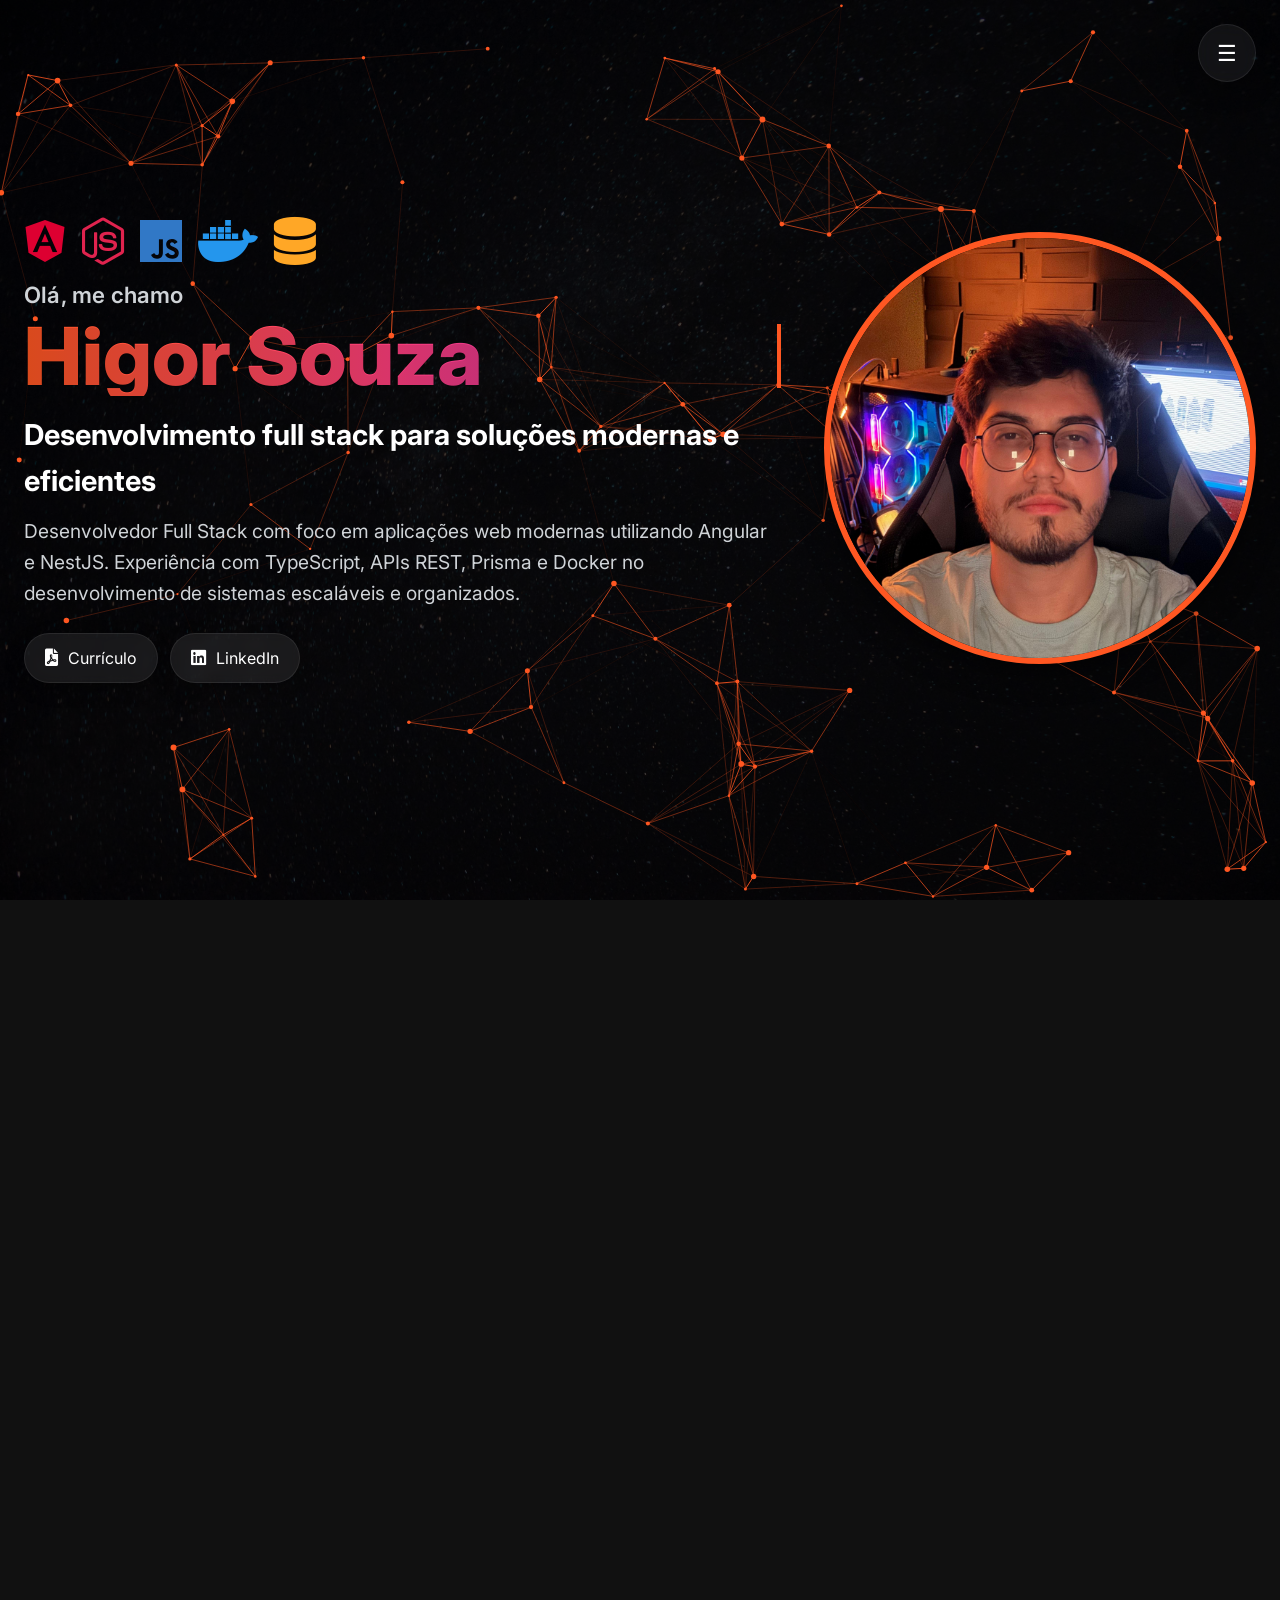
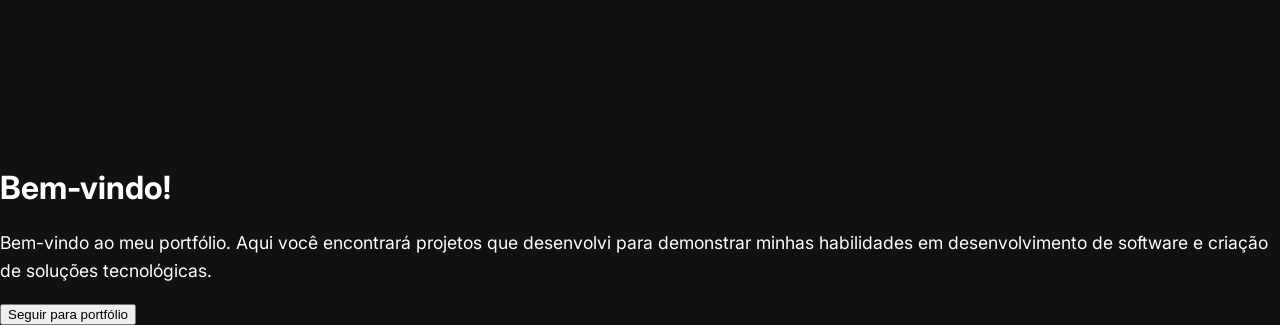
==== commit bd5cf14d: "Ajuste no envio de link" ====
--- a/index.html
+++ b/index.html
@@ -4,7 +4,7 @@
 <head>
     <meta charset="UTF-8">
     <meta name="viewport" content="width=device-width, initial-scale=1.0">
-    <title>Higor Souza – Soluções em Automação e Desenvolvimento Python</title>
+    <title>Higor Souza – Portfólio</title>
     <link rel="stylesheet" href="https://cdnjs.cloudflare.com/ajax/libs/font-awesome/6.0.0-beta3/css/all.min.css">
     <link rel="stylesheet" href="styles.css">
     <link rel="preconnect" href="https://fonts.googleapis.com">
@@ -501,6 +501,16 @@
         </div>
     </div>
     
+    <!-- Welcome Modal -->
+    <div id="welcome-modal" class="welcome-modal">
+        <div class="welcome-content">
+            <div class="welcome-particles" id="welcome-particles"></div>
+            <h1>Bem-vindo!</h1>
+            <p>Bem-vindo ao meu portfólio. Aqui você encontrará projetos que desenvolvi para demonstrar minhas habilidades em desenvolvimento de software e criação de soluções tecnológicas.</p>
+            <button id="enter-portfolio-btn" class="btn-welcome">Seguir para portfólio</button>
+        </div>
+    </div>
+
     <script src="script.js"></script>
     
 </body>
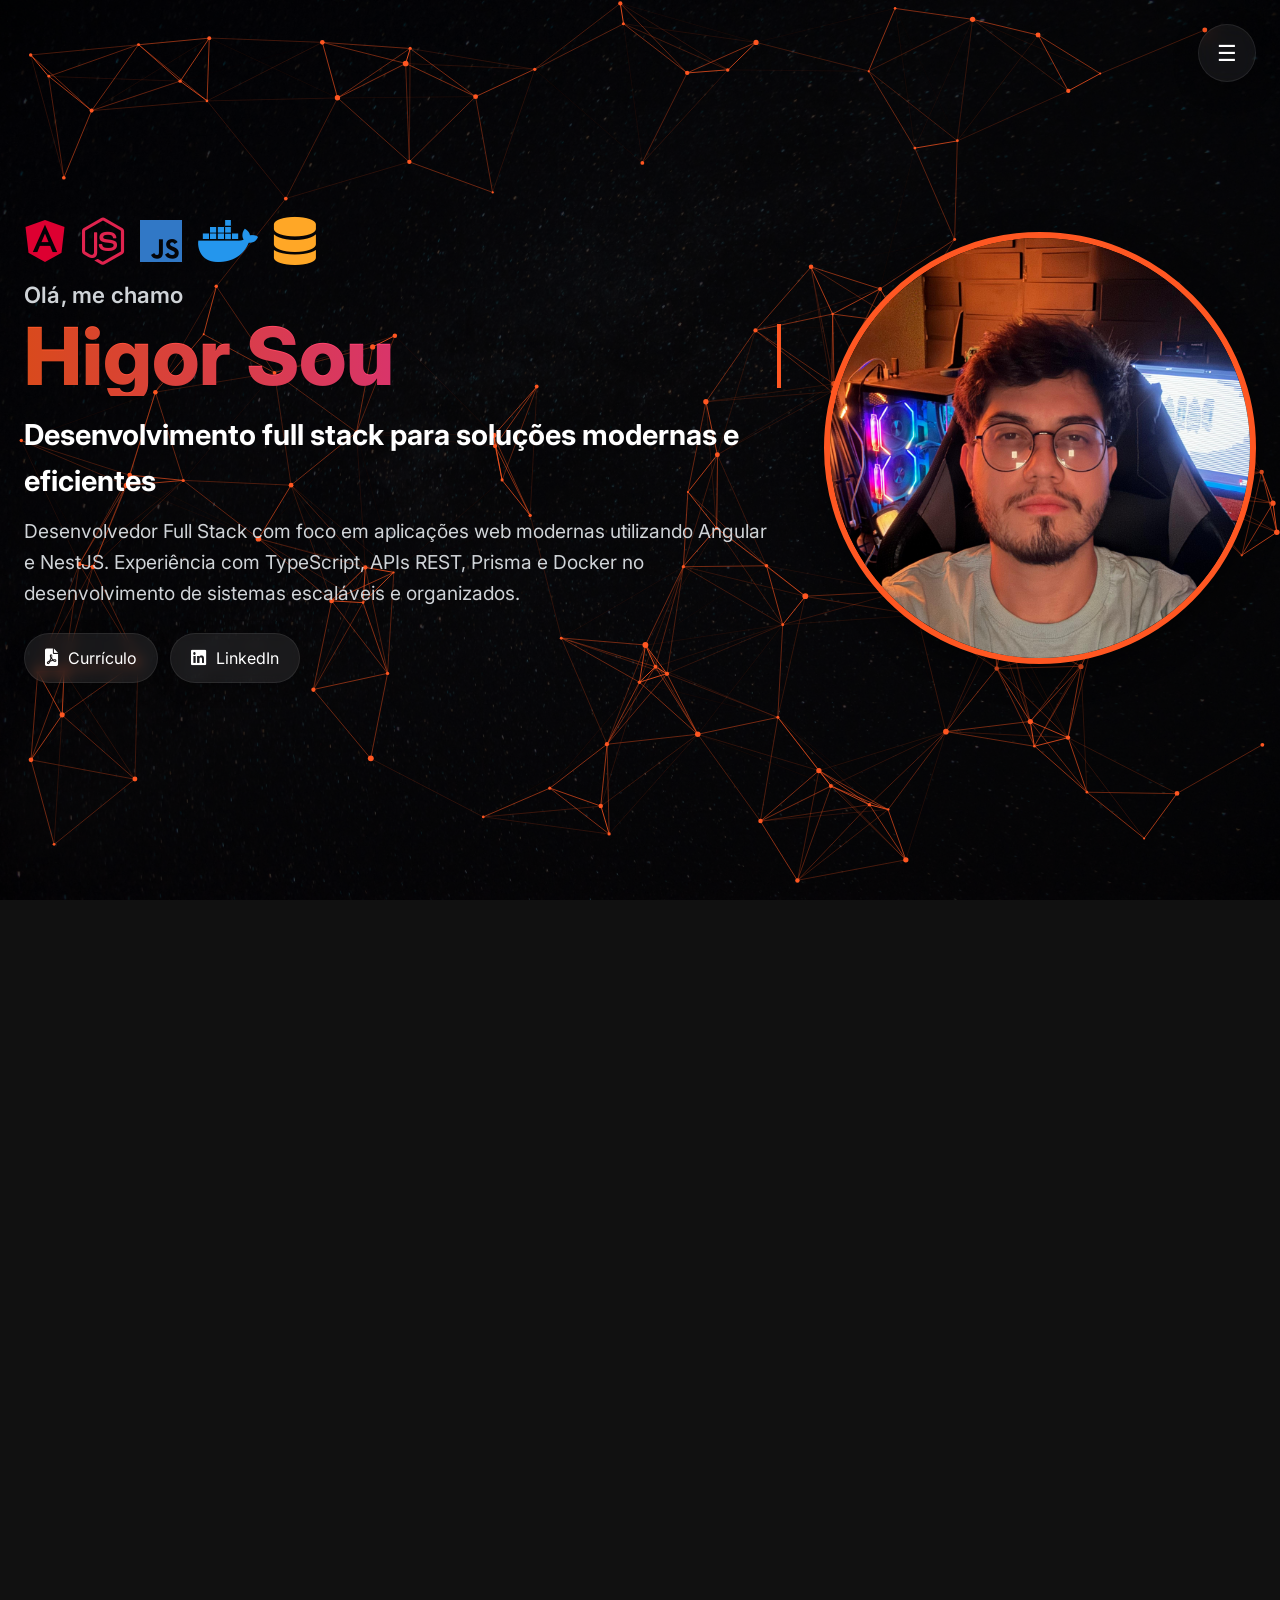
==== commit cf5203da: "Removendo modal de bem vindo" ====
--- a/index.html
+++ b/index.html
@@ -501,15 +501,6 @@
         </div>
     </div>
     
-    <!-- Welcome Modal -->
-    <div id="welcome-modal" class="welcome-modal">
-        <div class="welcome-content">
-            <div class="welcome-particles" id="welcome-particles"></div>
-            <h1>Bem-vindo!</h1>
-            <p>Bem-vindo ao meu portfólio. Aqui você encontrará projetos que desenvolvi para demonstrar minhas habilidades em desenvolvimento de software e criação de soluções tecnológicas.</p>
-            <button id="enter-portfolio-btn" class="btn-welcome">Seguir para portfólio</button>
-        </div>
-    </div>
 
     <script src="script.js"></script>
     
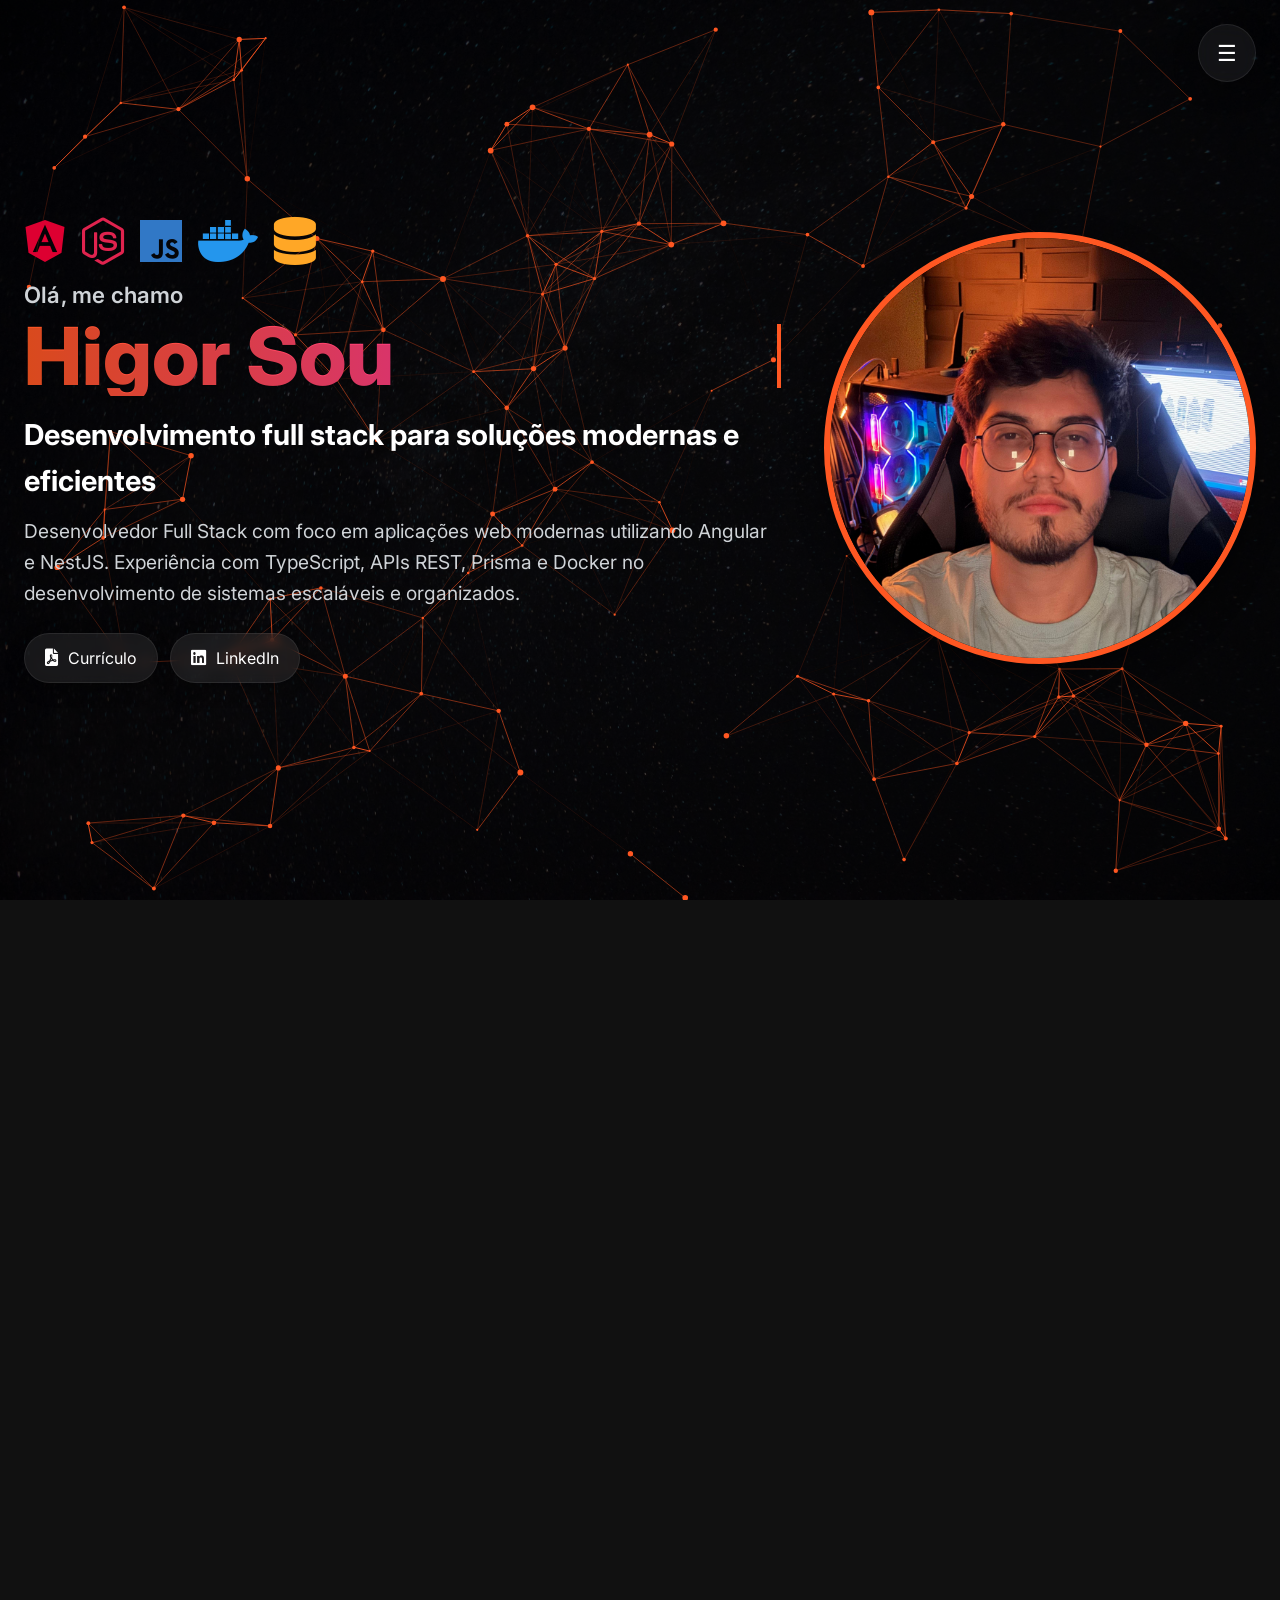
==== commit de45cea9: "Subindo novo curriculo" ====
--- a/index.html
+++ b/index.html
@@ -45,7 +45,7 @@
                             <p class="hero-subtitle">Desenvolvimento full stack para soluções modernas e eficientes</p>
                             <p class="hero-description">Desenvolvedor Full Stack com foco em aplicações web modernas utilizando Angular e NestJS. Experiência com TypeScript, APIs REST, Prisma e Docker no desenvolvimento de sistemas escaláveis e organizados.</p>
                                 <div class="social-links">
-                                <a href="Curr%C3%ADculo%20atualizado.pdf" target="_blank" class="social-link" aria-label="Ver currículo em PDF">
+                                <a href="curriculo-higor-souza.pdf" target="_blank" class="social-link" aria-label="Ver currículo em PDF">
                                     <i class="fa-solid fa-file-pdf"></i>
                                     <span>Currículo</span>
                                 </a>
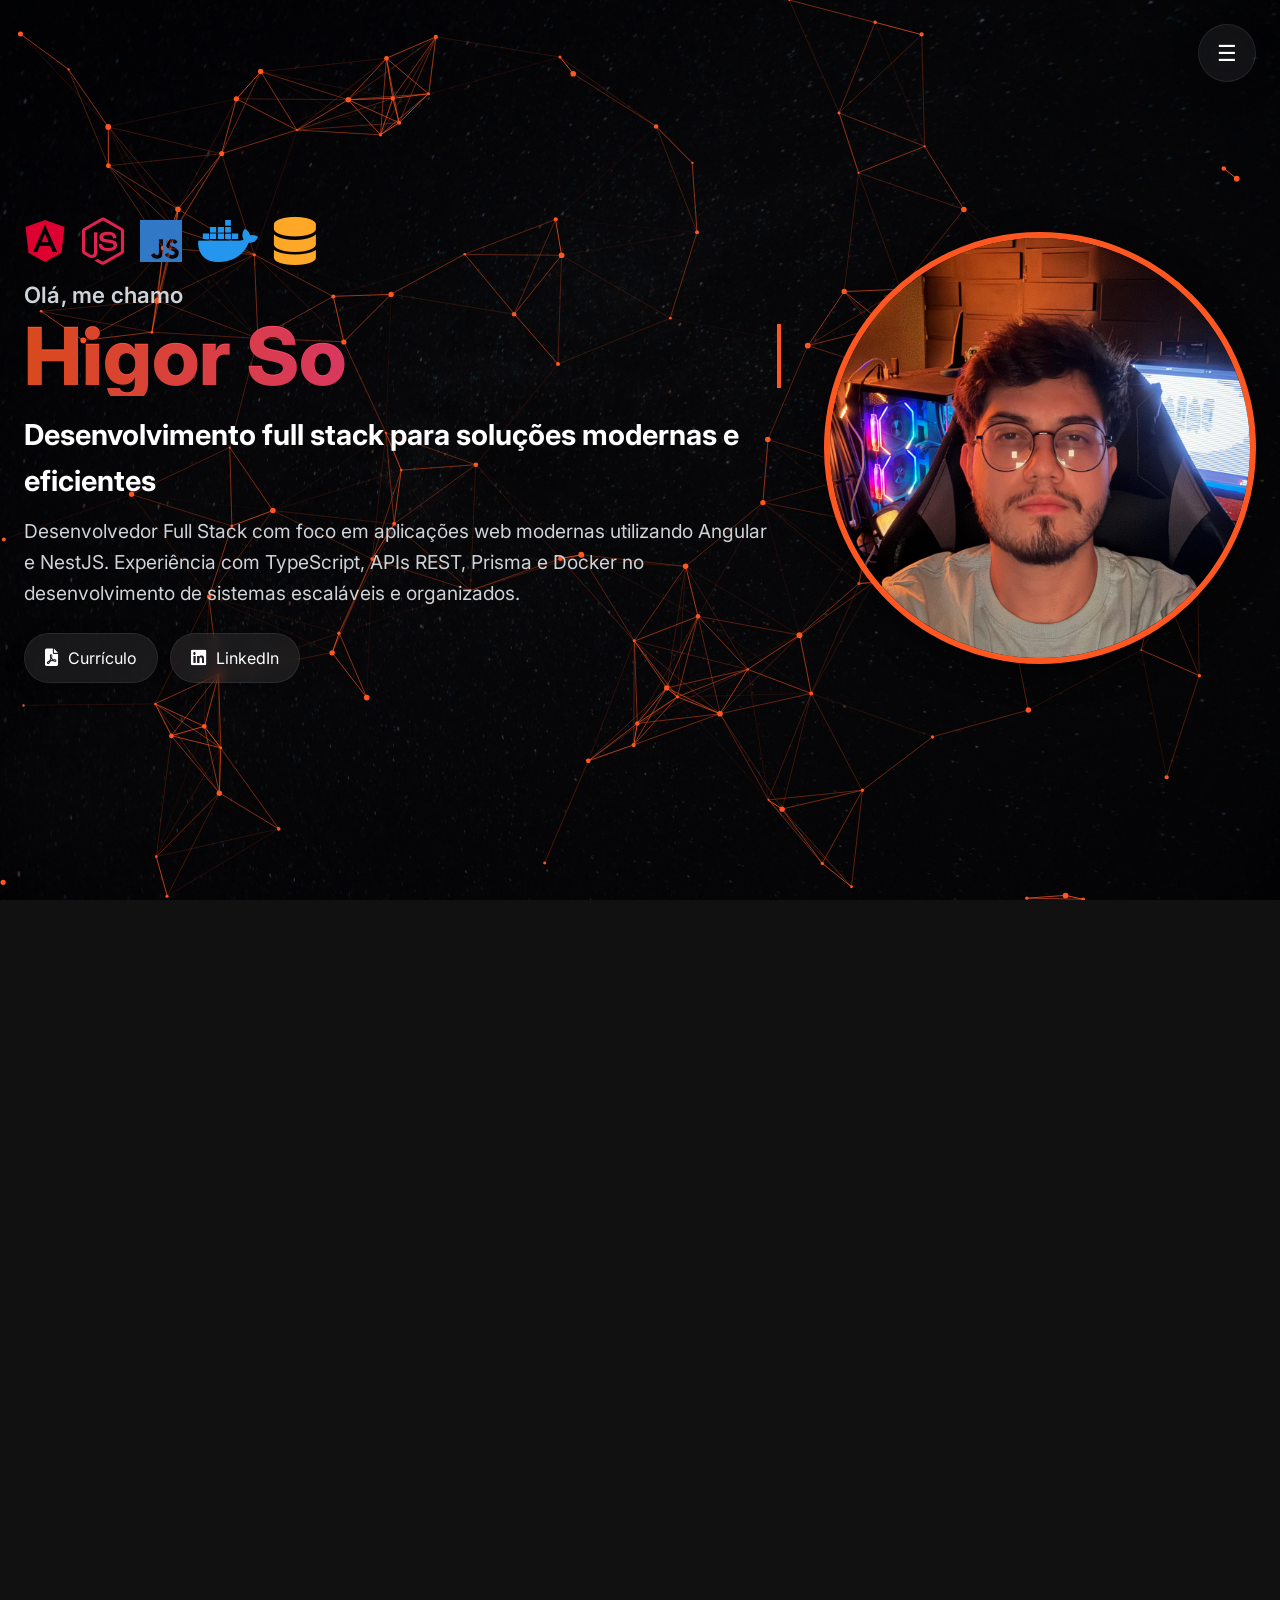
==== commit 4bd5ef4f: "Ajustando curriculo" ====
--- a/index.html
+++ b/index.html
@@ -45,7 +45,7 @@
                             <p class="hero-subtitle">Desenvolvimento full stack para soluções modernas e eficientes</p>
                             <p class="hero-description">Desenvolvedor Full Stack com foco em aplicações web modernas utilizando Angular e NestJS. Experiência com TypeScript, APIs REST, Prisma e Docker no desenvolvimento de sistemas escaláveis e organizados.</p>
                                 <div class="social-links">
-                                <a href="curriculo-higor-souza.pdf" target="_blank" class="social-link" aria-label="Ver currículo em PDF">
+                                <a href="curriculo-higor-souza-atualizado.pdf" target="_blank" class="social-link" aria-label="Ver currículo em PDF">
                                     <i class="fa-solid fa-file-pdf"></i>
                                     <span>Currículo</span>
                                 </a>
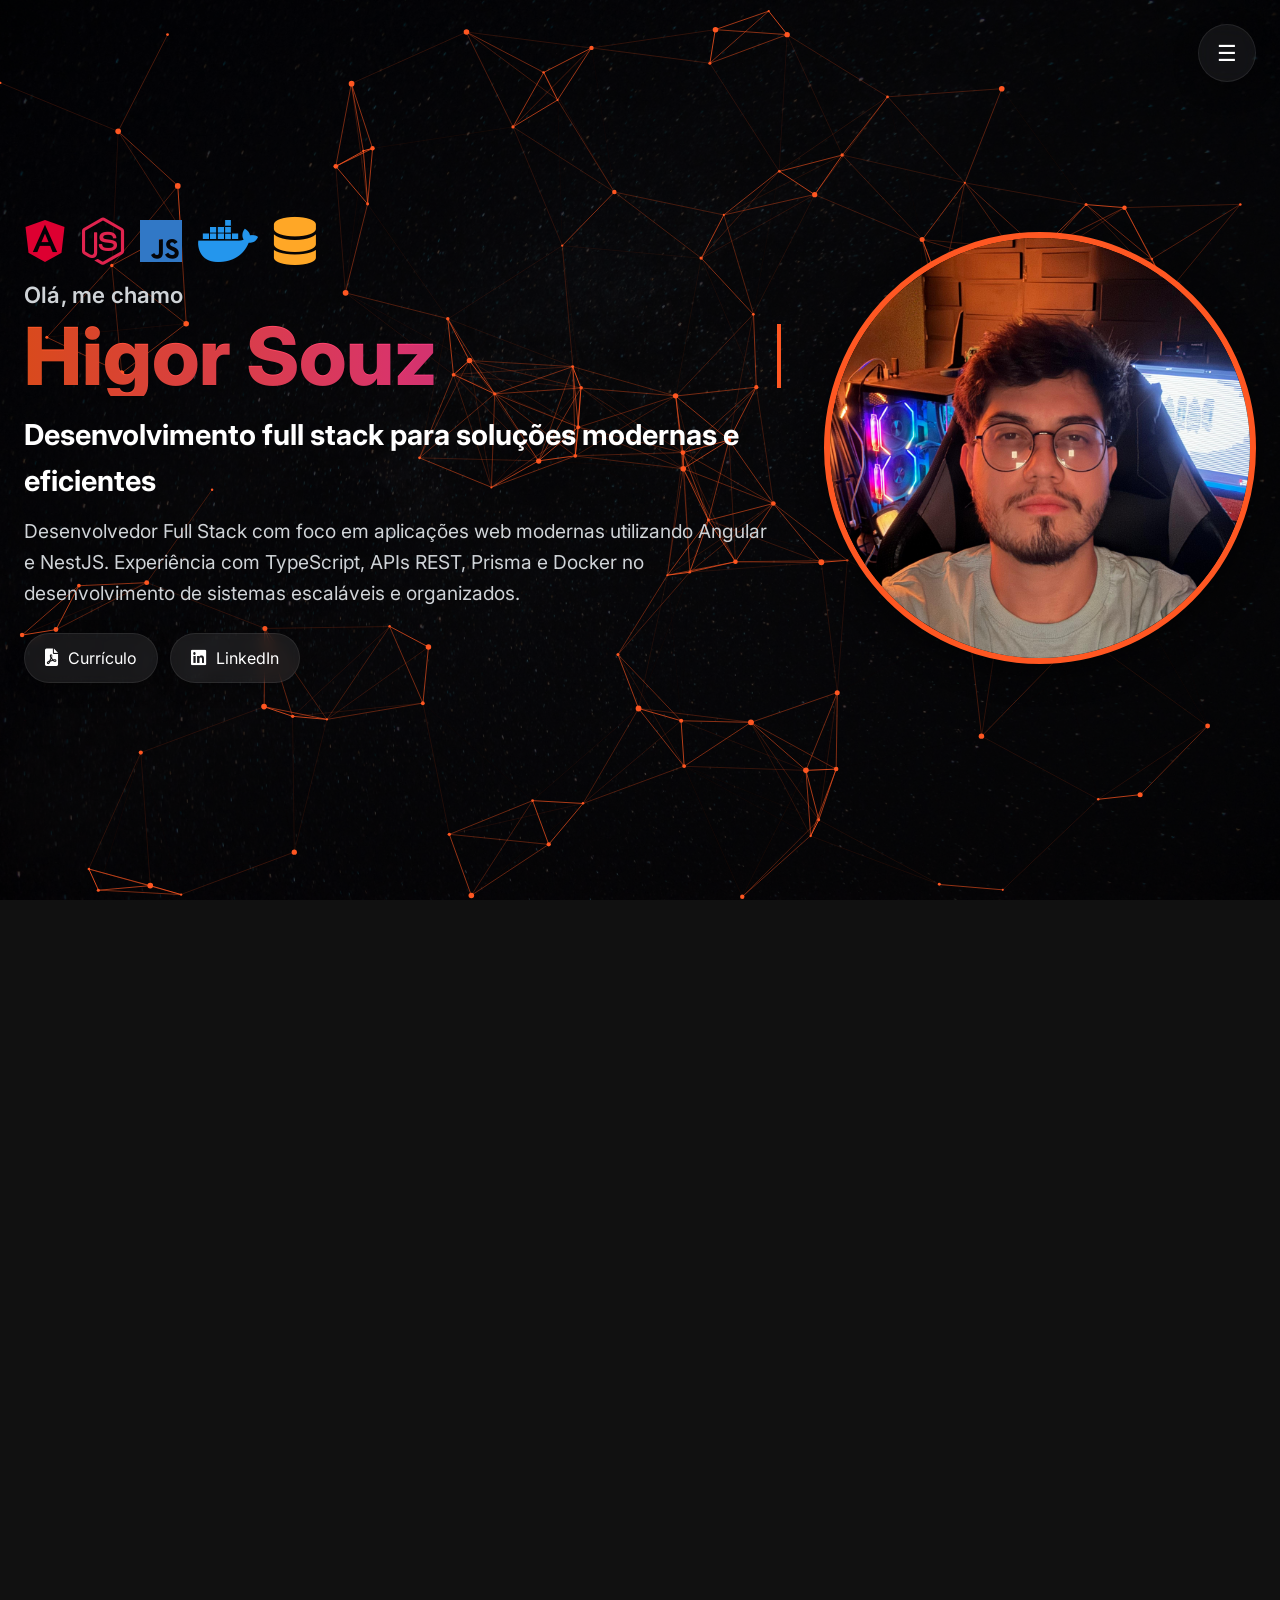
==== commit cda4f3fe: "Ajustando o link do cv na tela de contato" ====
--- a/index.html
+++ b/index.html
@@ -230,7 +230,7 @@
                     <p>Repositórios</p>
                 </div>
             </a>
-            <a href="Curr%C3%ADculo%20atualizado.pdf" target="_blank" class="contact-card">
+            <a href="curriculo-higor-souza-atualizado.pdf" target="_blank" class="contact-card">
                 <div class="contact-icon-box"><i class="fa-solid fa-file-pdf"></i></div>
                 <div class="contact-info">
                     <h4>Currículo</h4>
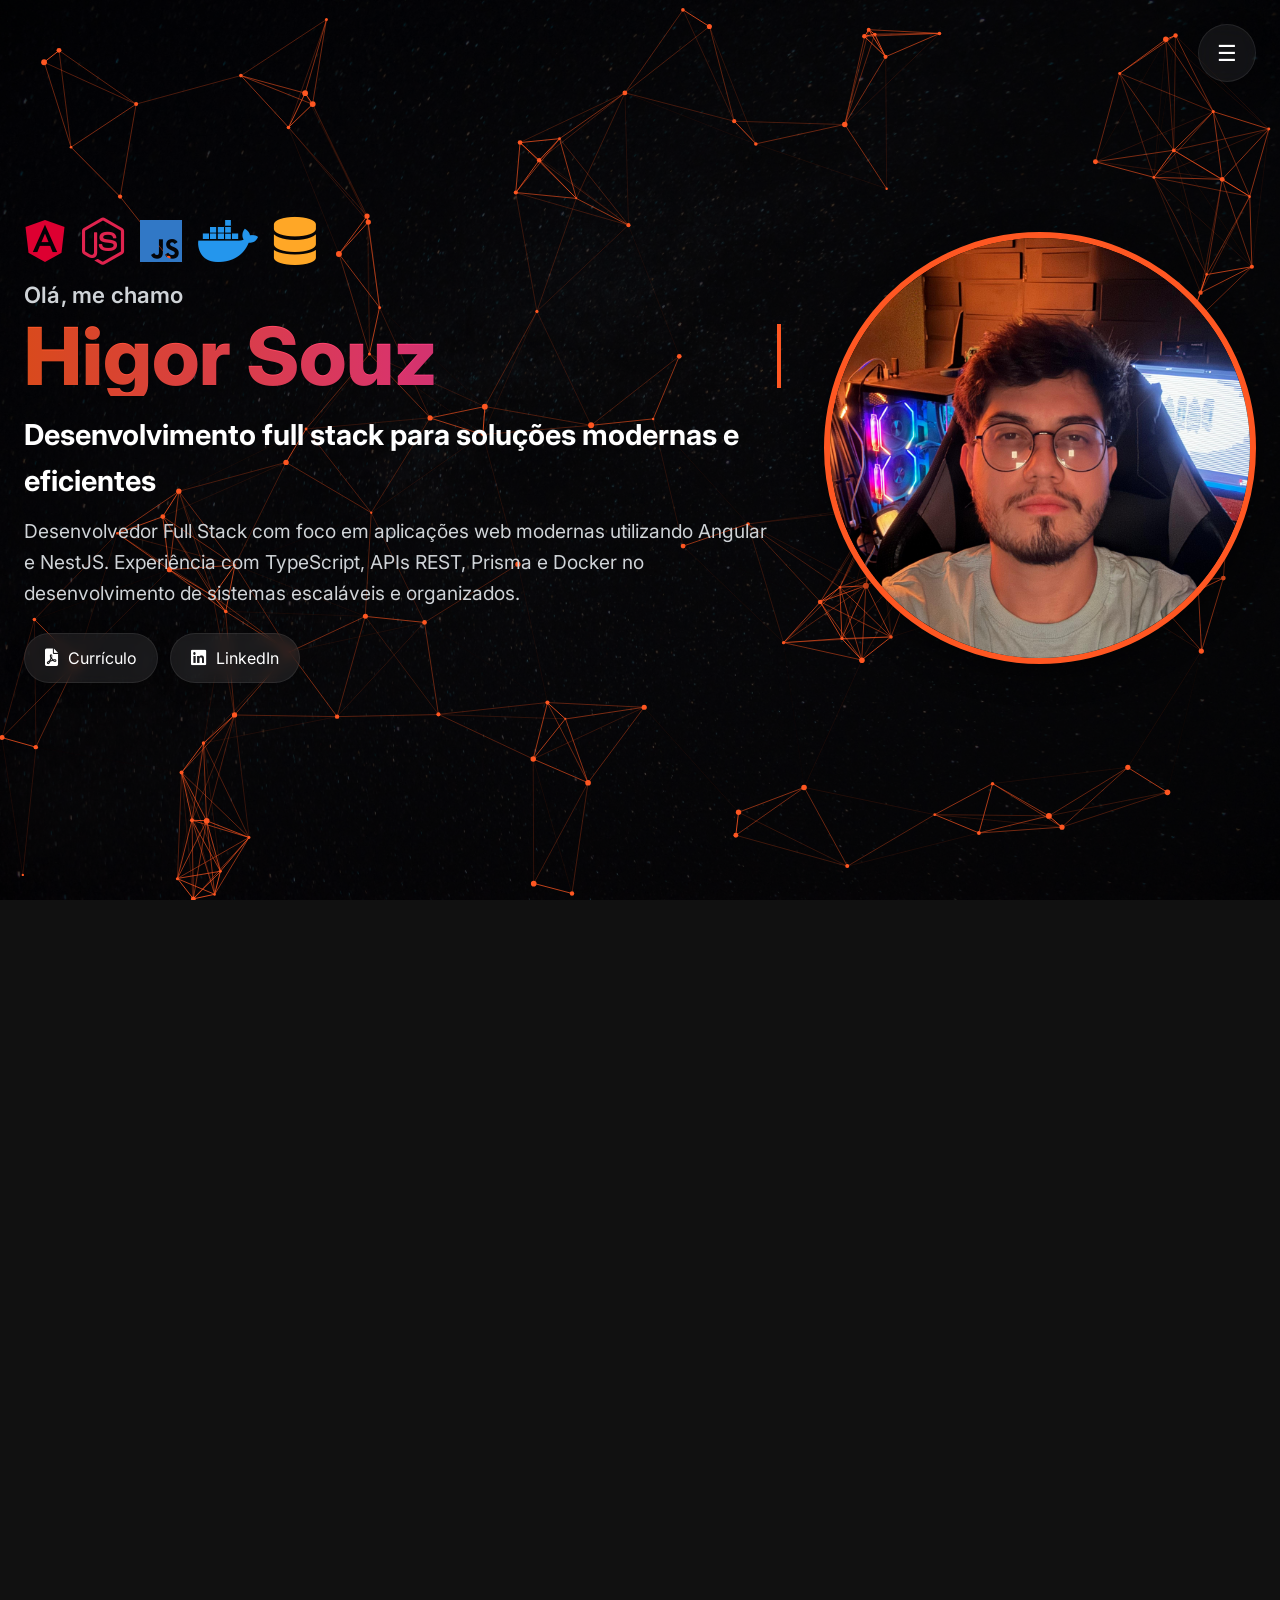
==== commit 114a1dbe: "Ajustando curriculo novamente" ====
--- a/index.html
+++ b/index.html
@@ -45,7 +45,7 @@
                             <p class="hero-subtitle">Desenvolvimento full stack para soluções modernas e eficientes</p>
                             <p class="hero-description">Desenvolvedor Full Stack com foco em aplicações web modernas utilizando Angular e NestJS. Experiência com TypeScript, APIs REST, Prisma e Docker no desenvolvimento de sistemas escaláveis e organizados.</p>
                                 <div class="social-links">
-                                <a href="curriculo-higor-souza-atualizado.pdf" target="_blank" class="social-link" aria-label="Ver currículo em PDF">
+                                <a href="curriculo_higor.pdf" target="_blank" class="social-link" aria-label="Ver currículo em PDF">
                                     <i class="fa-solid fa-file-pdf"></i>
                                     <span>Currículo</span>
                                 </a>
@@ -230,7 +230,7 @@
                     <p>Repositórios</p>
                 </div>
             </a>
-            <a href="curriculo-higor-souza-atualizado.pdf" target="_blank" class="contact-card">
+            <a href="curriculo_higor.pdf" target="_blank" class="contact-card">
                 <div class="contact-icon-box"><i class="fa-solid fa-file-pdf"></i></div>
                 <div class="contact-info">
                     <h4>Currículo</h4>
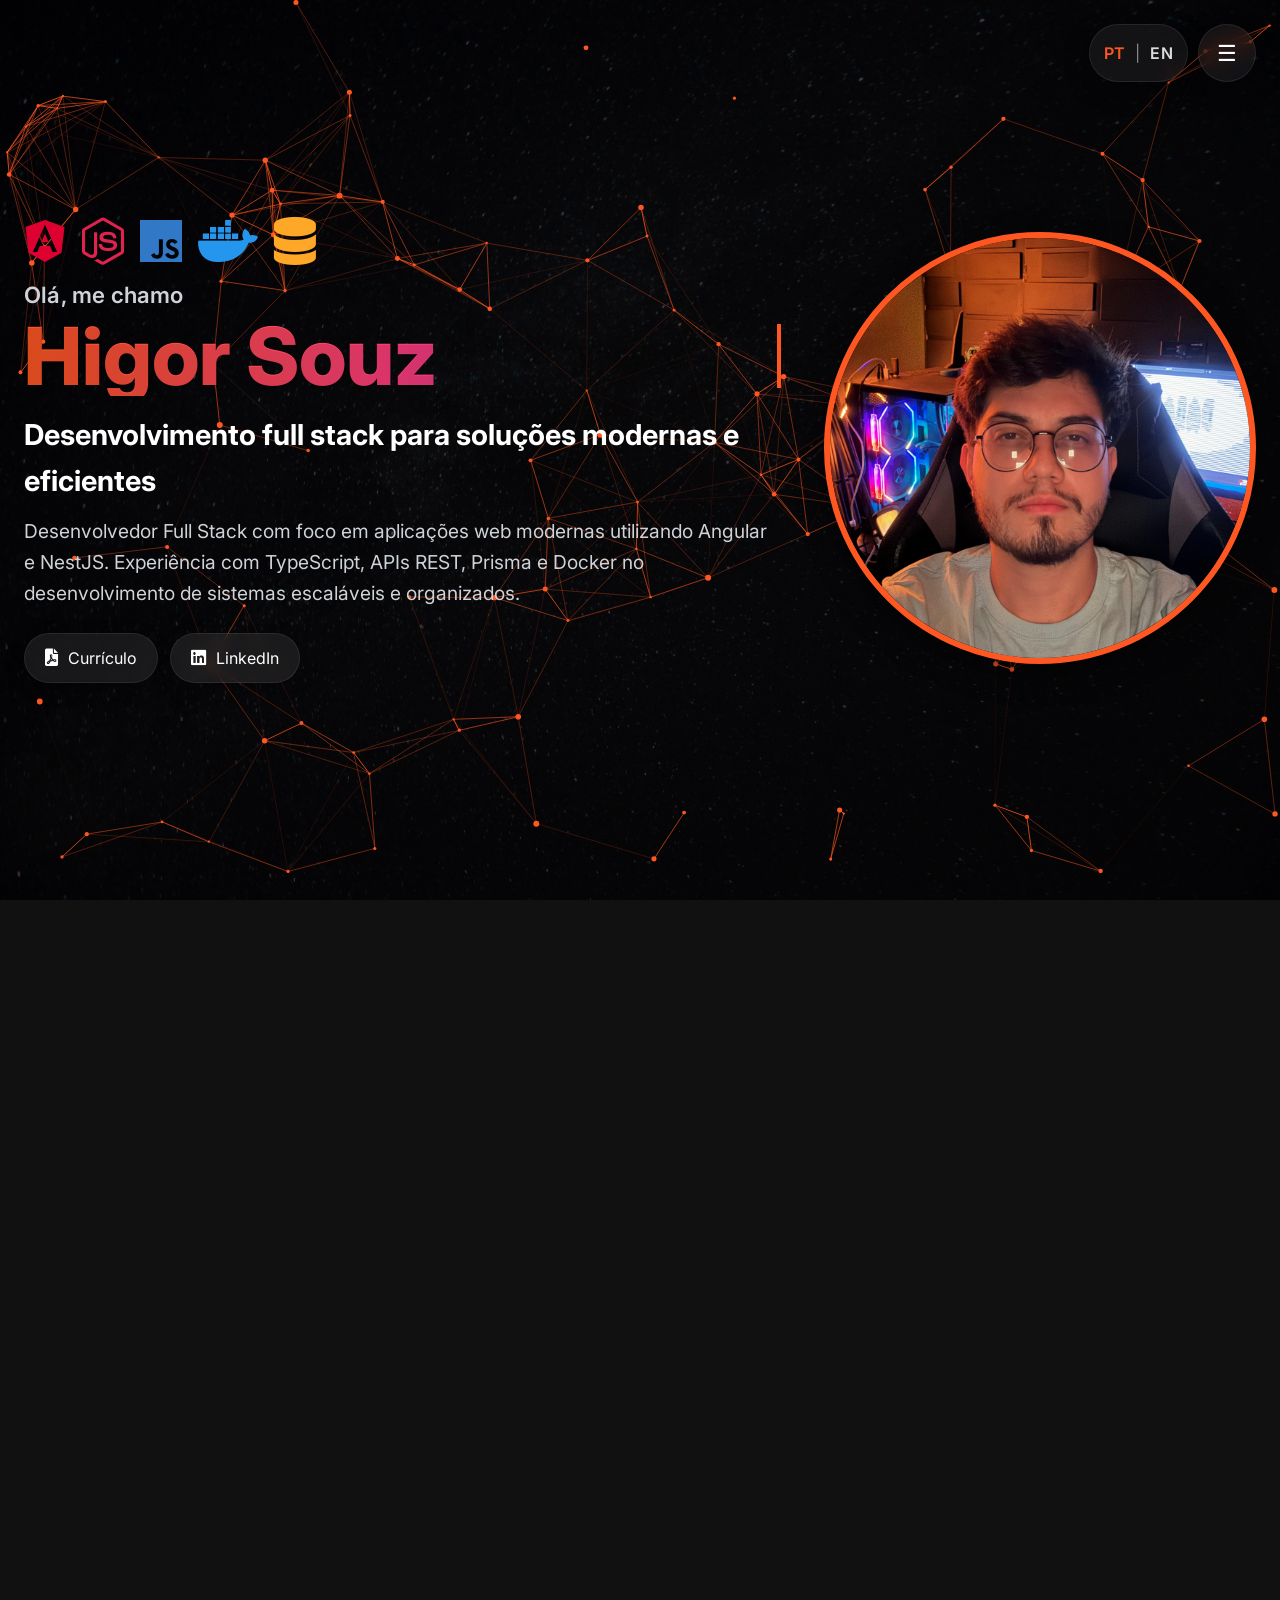
==== commit 02a9b9f8: "Add English version and language switcher" ====
--- a/index.html
+++ b/index.html
@@ -15,6 +15,12 @@
 <body>
     <canvas id="particles-canvas"></canvas>
 
+    <div class="lang-switch" aria-label="Selecionar idioma">
+        <a href="index.html" class="active" aria-current="page">PT</a>
+        <span class="lang-sep" aria-hidden="true">|</span>
+        <a href="en.html">EN</a>
+    </div>
+
     <div class="menu">
         <span class="menu-icon">&#9776;</span>
         <div class="dropdown">
@@ -506,4 +512,4 @@
     
 </body>
 
-</html>+</html>
--- a/styles.css
+++ b/styles.css
@@ -183,6 +183,54 @@
   visibility: hidden;
   pointer-events: none;
   transition: opacity 0.5s ease-in-out, visibility 0s 0.5s;
+}
+
+.lang-switch {
+  position: fixed;
+  z-index: 999;
+  top: 24px;
+  right: 92px;
+  height: 56px;
+  padding: 0 14px;
+  border-radius: 999px;
+  display: flex;
+  align-items: center;
+  gap: 10px;
+  background: rgba(255, 255, 255, .06);
+  border: 1px solid var(--glass-border);
+  backdrop-filter: blur(10px) saturate(140%);
+  box-shadow: 0 8px 24px rgba(0, 0, 0, .35);
+}
+
+.lang-switch a {
+  color: #fff;
+  text-decoration: none;
+  font-weight: 600;
+  letter-spacing: .02em;
+  opacity: .85;
+  transition: opacity .2s ease, color .2s ease;
+}
+
+.lang-switch a:hover {
+  opacity: 1;
+  color: var(--accent);
+}
+
+.lang-switch a.active {
+  opacity: 1;
+  color: var(--accent);
+  pointer-events: none;
+}
+
+.lang-sep {
+  color: rgba(255, 255, 255, .5);
+}
+
+@media (max-width: 480px) {
+  .lang-switch {
+    right: 88px;
+    padding: 0 12px;
+  }
 }
 
 .menu {
